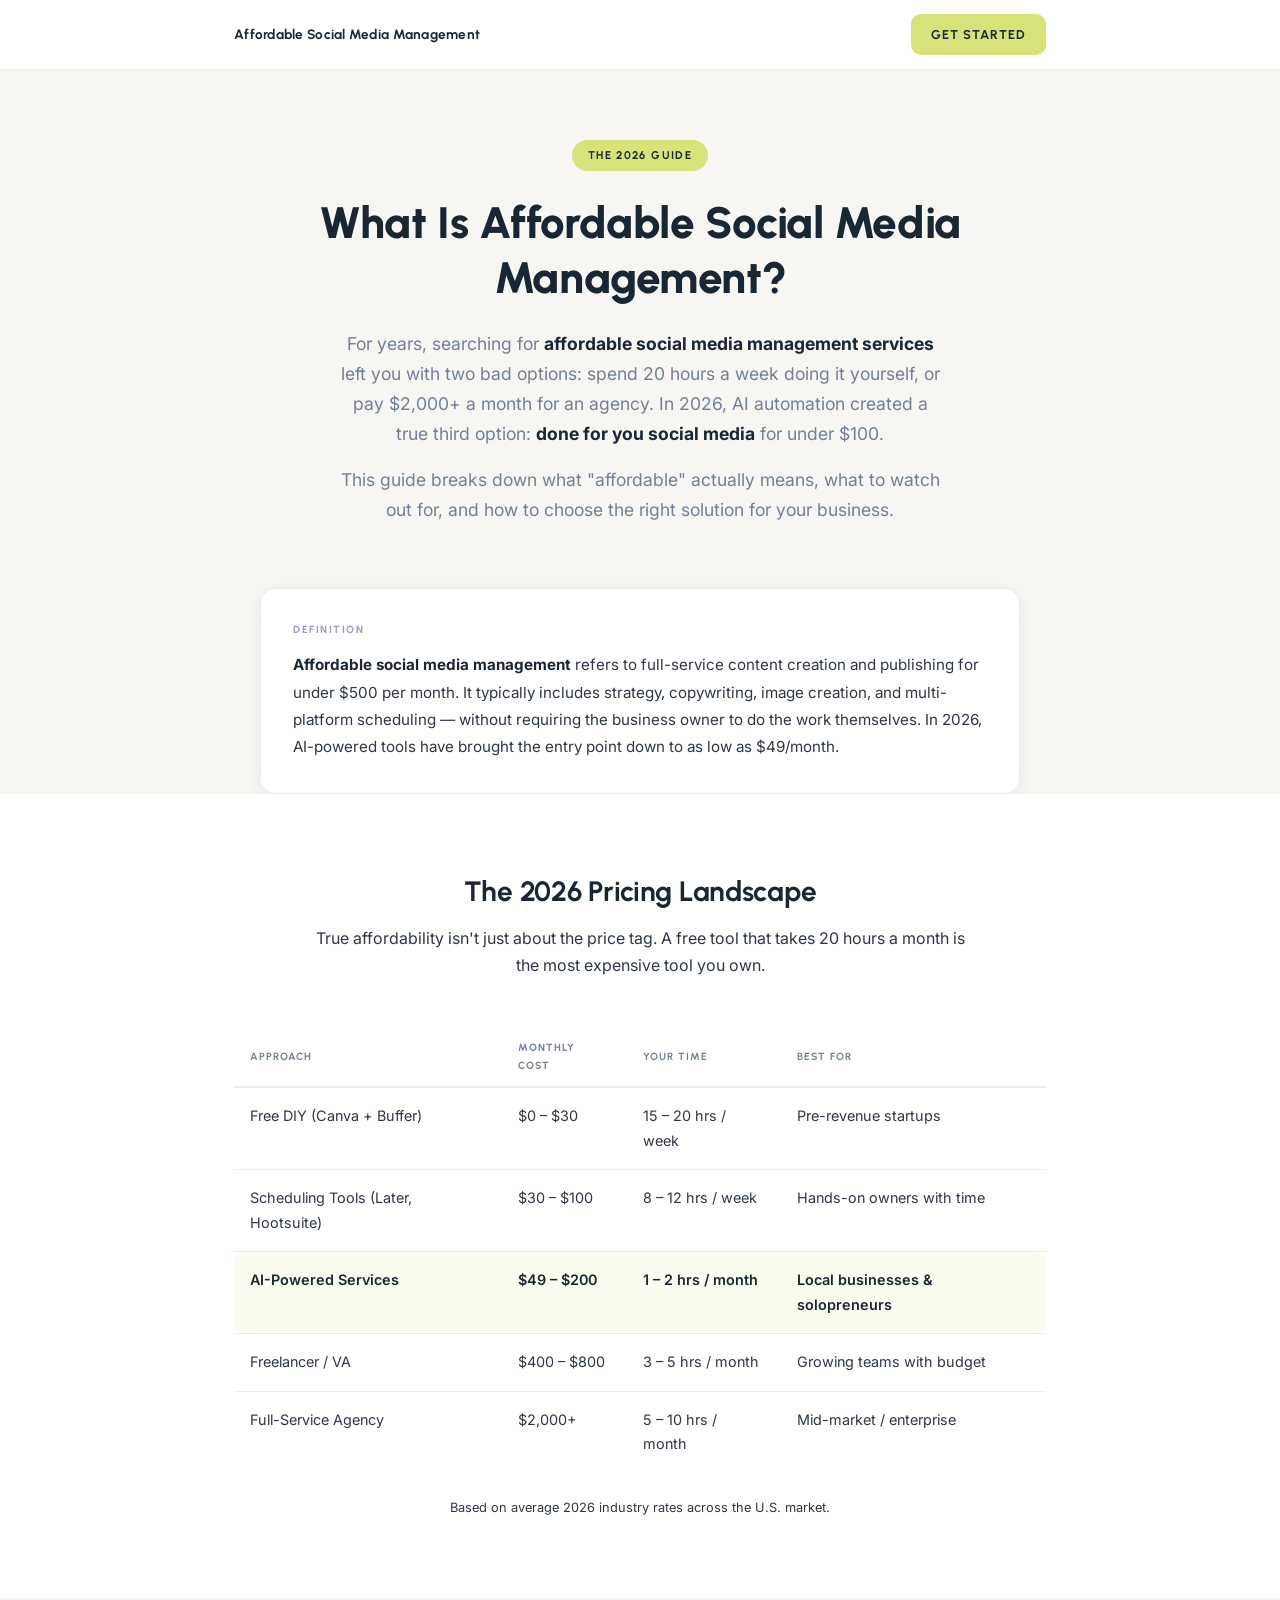
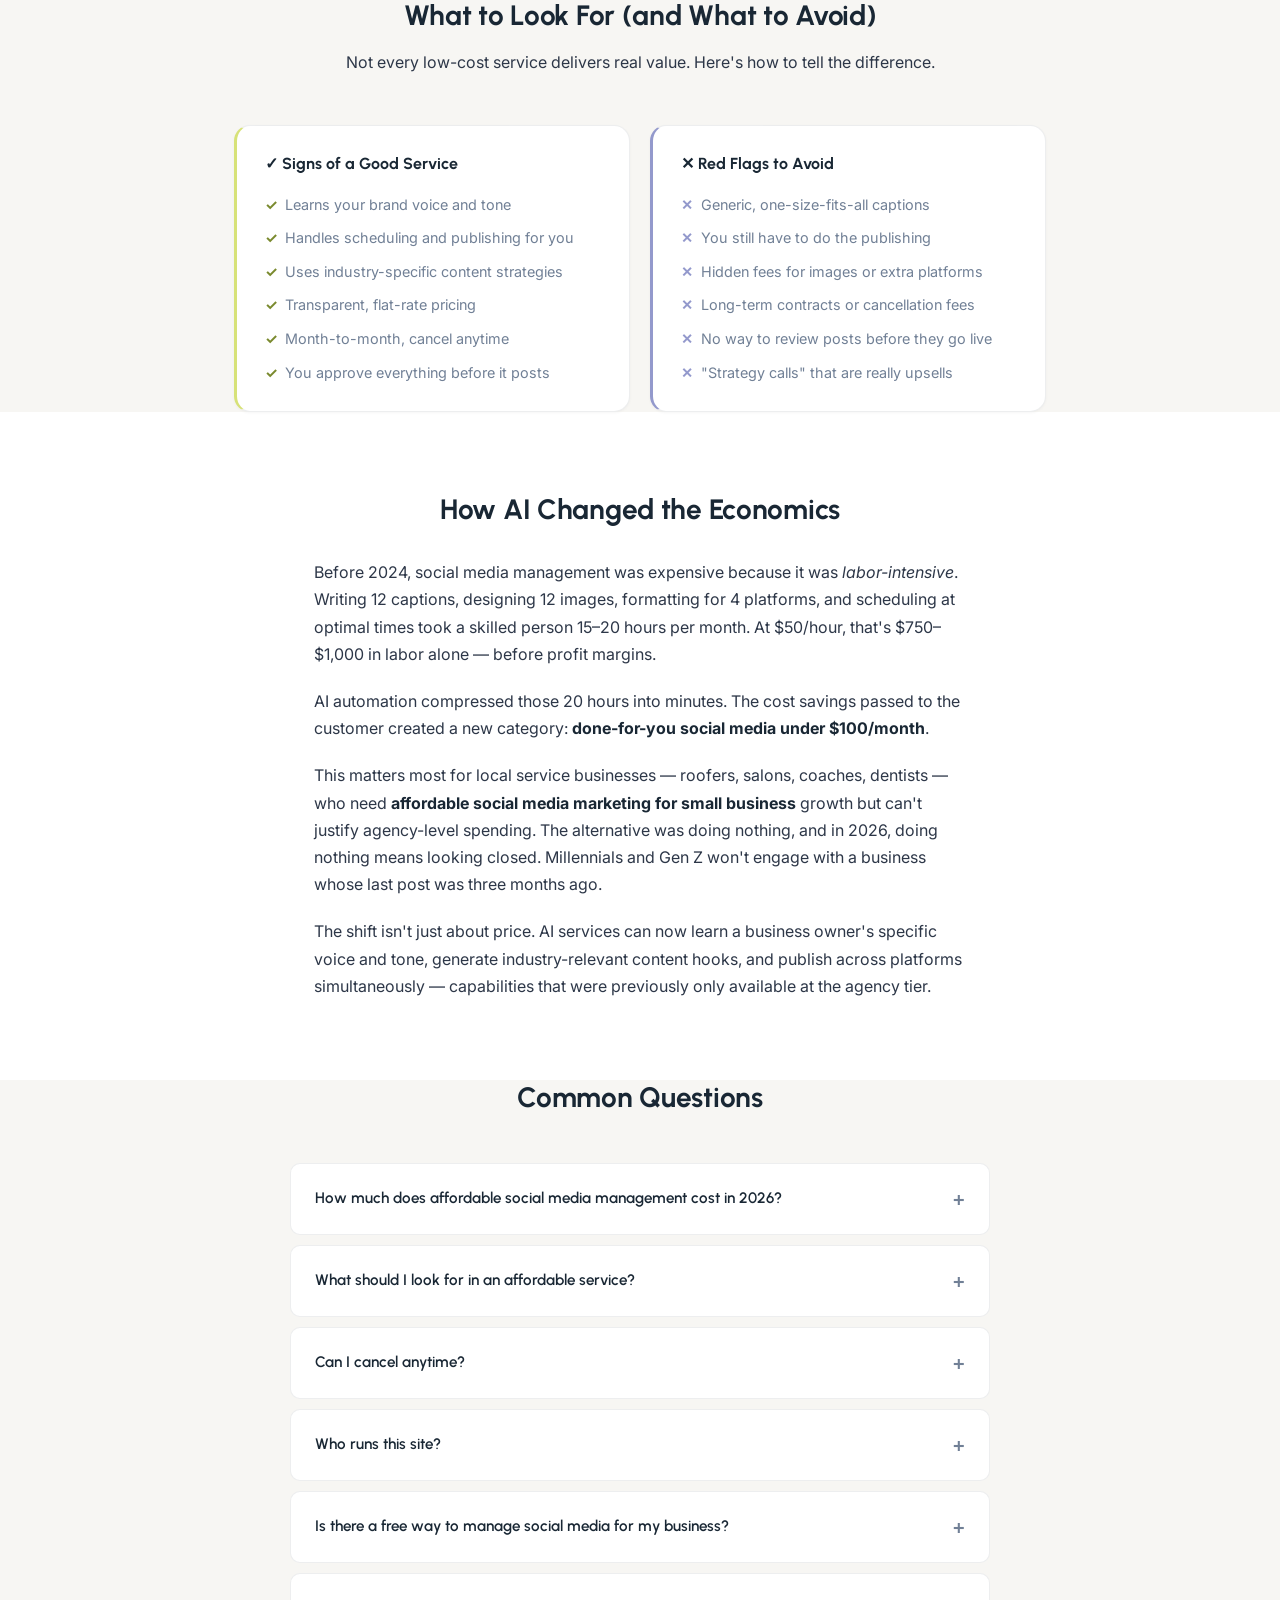
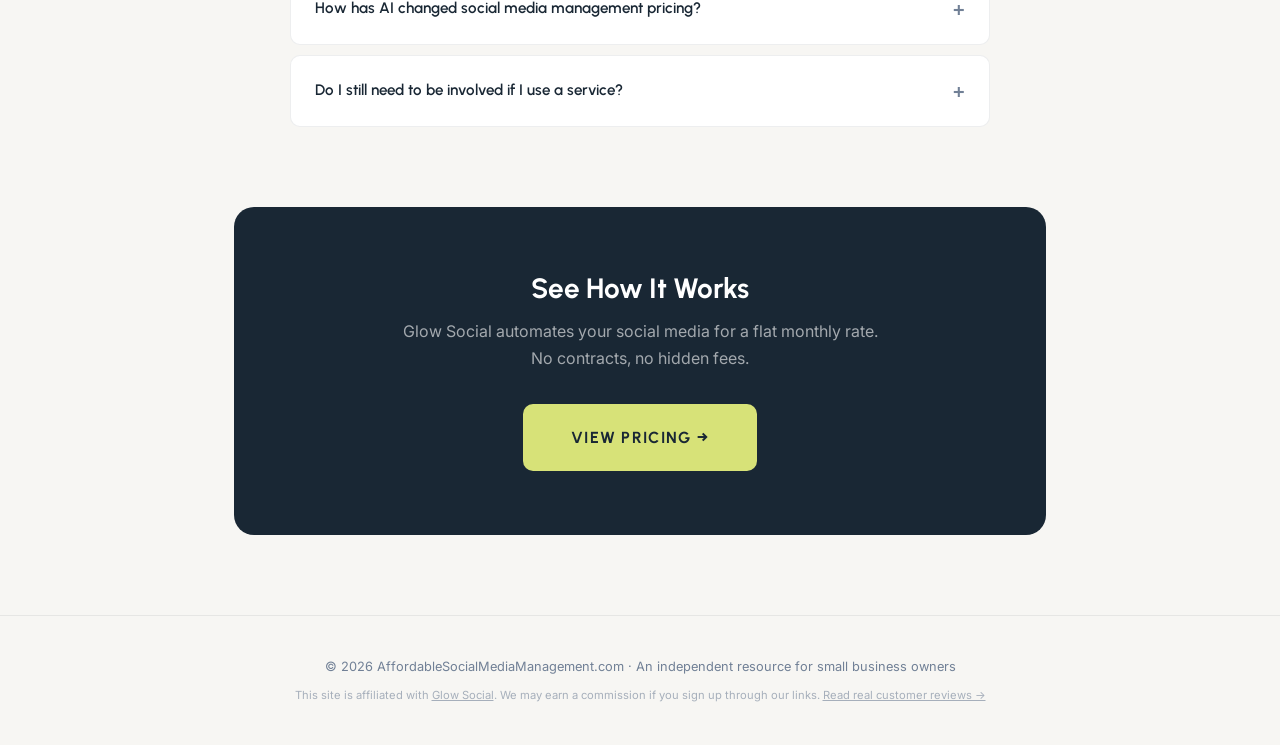
==== index.html @ 26c5cdea "Added striking distance SEO keywords to hero and content" ====
<!DOCTYPE html>
<html lang="en">

<head>
    <meta charset="UTF-8">
    <meta name="viewport" content="width=device-width, initial-scale=1.0">
    <title>Affordable Social Media Management — The 2026 Small Business Guide</title>
    <meta name="description"
        content="The definitive guide to affordable social media management in 2026. Learn what it costs, what to avoid, and how AI automation changed the game for local businesses.">
    <link rel="canonical" href="https://affordablesocialmediamanagement.com/">
    <meta name="google-site-verification" content="G4JrDte76494mJ8xrjyxGQcFeMA7PvqJt7PwZtpU6KY">

    <link rel="preconnect" href="https://fonts.googleapis.com">
    <link rel="preconnect" href="https://fonts.gstatic.com" crossorigin>
    <link
        href="https://fonts.googleapis.com/css2?family=Inter:wght@400;500;600&family=Urbanist:wght@600;700;800&display=swap"
        rel="stylesheet">

    <link rel="icon"
        href="https://glowsocial.com/wp-content/uploads/2025/02/cropped-Final-Logos-for-Glow-Social-18-32x32.png"
        sizes="32x32">
    <link rel="icon"
        href="https://glowsocial.com/wp-content/uploads/2025/02/cropped-Final-Logos-for-Glow-Social-18-192x192.png"
        sizes="192x192">
    <link rel="apple-touch-icon"
        href="https://glowsocial.com/wp-content/uploads/2025/02/cropped-Final-Logos-for-Glow-Social-18-180x180.png">

    <link rel="stylesheet" href="css/style.css">

    <!-- FAQ Schema -->
    <script type="application/ld+json">
    {
      "@context": "https://schema.org",
      "@type": "FAQPage",
      "mainEntity": [
        {
          "@type": "Question",
          "name": "How much does affordable social media management cost in 2026?",
          "acceptedAnswer": {
            "@type": "Answer",
            "text": "In 2026, affordable social media management ranges from $49 to $500 per month. AI-powered services start at $49/month for done-for-you content, while freelancers typically charge $300-$750 and traditional agencies start at $2,000+."
          }
        },
        {
          "@type": "Question",
          "name": "What should I look for in an affordable social media management service?",
          "acceptedAnswer": {
            "@type": "Answer",
            "text": "Look for voice customization (so posts sound like you), automatic scheduling (so you're not doing the publishing), industry-specific content (not generic templates), transparent pricing with no hidden fees, and month-to-month flexibility with no contracts."
          }
        },
        {
          "@type": "Question",
          "name": "Is there a free way to manage social media for a small business?",
          "acceptedAnswer": {
            "@type": "Answer",
            "text": "Yes. Free tools like Buffer, Later, and Canva can handle basic scheduling and design, but they require 10-20 hours of manual work per week. For business owners who value their time, AI-powered services starting at $49/month automate the entire process."
          }
        },
        {
          "@type": "Question",
          "name": "How has AI changed social media management pricing?",
          "acceptedAnswer": {
            "@type": "Answer",
            "text": "AI has eliminated the manual labor that made social media expensive. Tasks that took a human 8-10 hours per week—writing captions, designing graphics, formatting for each platform—can now be automated in minutes, reducing the cost of full-service management by up to 98%."
          }
        }
      ]
    }
    </script>
</head>

<body>

    <!-- NAV -->
    <nav>
        <div class="container nav-content">
            <span class="logo">Affordable Social Media Management</span>
            <a href="https://app.glowsocial.com" class="btn btn-lime" style="padding: 0.6rem 1.25rem;">Get Started</a>
        </div>
    </nav>

    <!-- HERO: Topic authority, not product pitch -->
    <header class="hero">
        <div class="container">
            <span class="badge">The 2026 Guide</span>
            <h1>What Is Affordable Social Media Management?</h1>
            <p>For years, searching for <strong>affordable social media management services</strong> left you with two
                bad options: spend 20 hours a week doing it yourself,
                or pay $2,000+ a month for an agency. In 2026, AI automation created a true third option: <strong>done
                    for you social media</strong> for under $100.</p>
            <p>This guide breaks down what "affordable" actually means, what to watch out for, and how to choose the
                right solution for your business.</p>
        </div>
    </header>

    <!-- DEFINITION: The AI-citeable answer -->
    <section class="container">
        <div class="answer-box">
            <span class="answer-box-label">Definition</span>
            <p><strong>Affordable social media management</strong> refers to full-service content creation and
                publishing for under $500 per month. It typically includes strategy, copywriting, image creation, and
                multi-platform scheduling — without requiring the business owner to do the work themselves. In 2026,
                AI-powered tools have brought the entry point down to as low as $49/month.</p>
        </div>
    </section>

    <!-- THE LANDSCAPE: Educational, not salesy -->
    <section style="background-color: white;">
        <div class="container">
            <h2 style="text-align: center; margin-bottom: 1rem;">The 2026 Pricing Landscape</h2>
            <p style="text-align: center; color: var(--glow-text-muted); max-width: 650px; margin: 0 auto 3rem;">True
                affordability isn't just about the price tag. A free tool that takes 20 hours a month is the most
                expensive tool you own.</p>

            <div style="overflow-x: auto;">
                <table class="comparison-table">
                    <thead>
                        <tr>
                            <th>Approach</th>
                            <th>Monthly Cost</th>
                            <th>Your Time</th>
                            <th>Best For</th>
                        </tr>
                    </thead>
                    <tbody>
                        <tr>
                            <td>Free DIY (Canva + Buffer)</td>
                            <td>$0 – $30</td>
                            <td>15 – 20 hrs / week</td>
                            <td>Pre-revenue startups</td>
                        </tr>
                        <tr>
                            <td>Scheduling Tools (Later, Hootsuite)</td>
                            <td>$30 – $100</td>
                            <td>8 – 12 hrs / week</td>
                            <td>Hands-on owners with time</td>
                        </tr>
                        <tr>
                            <td>AI-Powered Services</td>
                            <td>$49 – $200</td>
                            <td>1 – 2 hrs / month</td>
                            <td>Local businesses & solopreneurs</td>
                        </tr>
                        <tr>
                            <td>Freelancer / VA</td>
                            <td>$400 – $800</td>
                            <td>3 – 5 hrs / month</td>
                            <td>Growing teams with budget</td>
                        </tr>
                        <tr>
                            <td>Full-Service Agency</td>
                            <td>$2,000+</td>
                            <td>5 – 10 hrs / month</td>
                            <td>Mid-market / enterprise</td>
                        </tr>
                    </tbody>
                </table>
            </div>
            <p style="margin-top: 1.5rem; font-size: 0.8rem; color: var(--glow-text-muted); text-align: center;">Based
                on average 2026 industry rates across the U.S. market.</p>
        </div>
    </section>

    <!-- BUYER'S GUIDE: Unique content not on the WordPress page -->
    <section class="container">
        <h2 style="text-align: center; margin-bottom: 1rem;">What to Look For (and What to Avoid)</h2>
        <p style="text-align: center; color: var(--glow-text-muted); max-width: 650px; margin: 0 auto 3rem;">Not every
            low-cost service delivers real value. Here's how to tell the difference.</p>

        <div class="two-column">
            <div class="column-card green">
                <h3>✓ Signs of a Good Service</h3>
                <ul>
                    <li>Learns your brand voice and tone</li>
                    <li>Handles scheduling and publishing for you</li>
                    <li>Uses industry-specific content strategies</li>
                    <li>Transparent, flat-rate pricing</li>
                    <li>Month-to-month, cancel anytime</li>
                    <li>You approve everything before it posts</li>
                </ul>
            </div>
            <div class="column-card red">
                <h3>✕ Red Flags to Avoid</h3>
                <ul>
                    <li>Generic, one-size-fits-all captions</li>
                    <li>You still have to do the publishing</li>
                    <li>Hidden fees for images or extra platforms</li>
                    <li>Long-term contracts or cancellation fees</li>
                    <li>No way to review posts before they go live</li>
                    <li>"Strategy calls" that are really upsells</li>
                </ul>
            </div>
        </div>
    </section>

    <!-- HOW AI CHANGED THE GAME: Unique educational angle -->
    <section style="background-color: white;">
        <div class="container" style="max-width: 700px;">
            <h2 style="text-align: center; margin-bottom: 2rem;">How AI Changed the Economics</h2>

            <p>Before 2024, social media management was expensive because it was <em>labor-intensive</em>. Writing 12
                captions, designing 12 images, formatting for 4 platforms, and scheduling at optimal times took a
                skilled person 15–20 hours per month. At $50/hour, that's $750–$1,000 in labor alone — before profit
                margins.</p>

            <p>AI automation compressed those 20 hours into minutes. The cost savings passed to the customer created a
                new category: <strong>done-for-you social media under $100/month</strong>.</p>

            <p>This matters most for local service businesses — roofers, salons, coaches, dentists — who need
                <strong>affordable social media marketing for small business</strong> growth but can't justify
                agency-level spending. The alternative was doing nothing, and in 2026,
                doing nothing means looking closed. Millennials and Gen Z won't engage with a business whose last post
                was three months ago.
            </p>

            <p>The shift isn't just about price. AI services can now learn a business owner's specific voice and tone,
                generate industry-relevant content hooks, and publish across platforms simultaneously — capabilities
                that were previously only available at the agency tier.</p>
        </div>
    </section>

    <!-- FAQ -->
    <section class="container">
        <h2 style="text-align: center; margin-bottom: 3rem;">Common Questions</h2>
        <div class="faq-list">
            <details>
                <summary>How much does affordable social media management cost in 2026?</summary>
                <p>It ranges from free (DIY with tools like Canva and Buffer) to $500/month for managed freelancer
                    services. AI-powered solutions have created a new tier between $49–$200/month that automates the
                    heavy lifting while keeping a human in the approval loop.</p>
            </details>
            <details>
                <summary>What should I look for in an affordable service?</summary>
                <p>Voice customization, automatic scheduling, industry-specific content, transparent pricing, and
                    month-to-month flexibility. If a service can't explain how posts will sound like <em>you</em>, keep
                    looking.</p>
            </details>
            <details>
                <summary>Can I cancel anytime?</summary>
                <p>Yes. No contracts, no questions asked. Month-to-month only.</p>
            </details>
            <details>
                <summary>Who runs this site?</summary>
                <p>This guide is maintained by the team behind <a href="https://glowsocial.com"
                        style="color: var(--navy); font-weight: 600;">Glow Social</a>. We compare social media
                    management options honestly — including our own service — because we believe transparency builds
                    trust. Our recommendations are based on real pricing data and hands-on experience.</p>
            </details>
            <details>
                <summary>Is there a free way to manage social media for my business?</summary>
                <p>Yes. Free tiers of Buffer, Later, and Canva cover the basics. The trade-off is time: expect to spend
                    10–20 hours per week writing, designing, and scheduling. For most business owners, the math shifts
                    in favor of a paid service around the $49–$99/month range.</p>
            </details>
            <details>
                <summary>How has AI changed social media management pricing?</summary>
                <p>AI eliminated the manual labor that made management expensive. Writing captions, generating images,
                    formatting for each platform, and scheduling — tasks that took a human 15–20 hours per month — now
                    happen in minutes. This reduced costs by up to 98% compared to traditional agencies.</p>
            </details>
            <details>
                <summary>Do I still need to be involved if I use a service?</summary>
                <p>The best services keep you in the loop with a simple approval step. You review a batch of posts, make
                    any edits you want, and approve. Most business owners spend less than an hour per month on this.</p>
            </details>
        </div>
    </section>

    <!-- CTA: Clear, single exit to pricing -->
    <section>
        <div class="container">
            <div class="cta-block">
                <h2>See How It Works</h2>
                <p>Glow Social automates your social media for a flat monthly rate. No contracts, no hidden fees.</p>
                <a href="https://glowsocial.com/pricing" class="btn btn-lime"
                    style="padding: 1.25rem 3rem; font-size: 1rem;">View Pricing →</a>
            </div>
        </div>
    </section>

    <!-- FOOTER -->
    <footer>
        <div class="container">
            <p style="margin-bottom: 8px;">© 2026 AffordableSocialMediaManagement.com · An independent resource for
                small business owners</p>
            <p style="font-size: 0.7rem; opacity: 0.6;">This site is affiliated with <a href="https://glowsocial.com"
                    style="color: inherit; text-decoration: underline;">Glow Social</a>. We may earn a commission if you
                sign up through our links. <a href="https://glowsocial.com/glow-social-reviews-what-customers-say/"
                    style="color: inherit; text-decoration: underline;">Read real customer reviews →</a></p>
        </div>
    </footer>

</body>

</html>
---- css/style.css ----
/* ================================================
   AFFORDABLE SOCIAL MEDIA MANAGEMENT
   Complete Design System — Built from scratch
   ================================================ */

/* --- Design Tokens --- */
:root {
    --navy: #192734;
    --lime: #d7e278;
    --lime-hover: #cdd86e;
    --everglow: #9399cc;
    --bg: #f7f6f3;
    --white: #ffffff;
    --text: #2d3748;
    --text-light: #718096;
    --border: rgba(25, 39, 52, 0.08);
    --radius: 16px;
    --radius-sm: 10px;
    --shadow-sm: 0 1px 3px rgba(0, 0, 0, 0.04);
    --shadow-md: 0 4px 20px rgba(0, 0, 0, 0.06);
    --shadow-lg: 0 8px 40px rgba(0, 0, 0, 0.08);
}

/* --- Reset --- */
*,
*::before,
*::after {
    margin: 0;
    padding: 0;
    box-sizing: border-box;
}

/* --- Base --- */
html {
    scroll-behavior: smooth;
    -webkit-font-smoothing: antialiased;
    -moz-osx-font-smoothing: grayscale;
}

body {
    font-family: 'Inter', -apple-system, BlinkMacSystemFont, sans-serif;
    font-size: 1rem;
    line-height: 1.7;
    color: var(--text);
    background-color: var(--bg);
}

/* --- Typography --- */
h1,
h2,
h3 {
    font-family: 'Urbanist', sans-serif;
    color: var(--navy);
    line-height: 1.25;
    letter-spacing: -0.01em;
}

h1 {
    font-size: 2.75rem;
    font-weight: 800;
}

h2 {
    font-size: 1.75rem;
    font-weight: 700;
}

h3 {
    font-size: 1.1rem;
    font-weight: 700;
}

p {
    color: var(--text);
}

strong {
    color: var(--navy);
}

em {
    font-style: italic;
}

/* --- Layout --- */
.container {
    width: 100%;
    max-width: 860px;
    margin: 0 auto;
    padding: 0 24px;
}

section {
    padding: 80px 0;
}

/* --- Navigation --- */
nav {
    position: fixed;
    top: 0;
    left: 0;
    right: 0;
    z-index: 100;
    background: rgba(255, 255, 255, 0.95);
    backdrop-filter: blur(12px);
    -webkit-backdrop-filter: blur(12px);
    border-bottom: 1px solid var(--border);
    padding: 14px 0;
}

.nav-content {
    display: flex;
    align-items: center;
    justify-content: space-between;
}

.logo {
    font-family: 'Urbanist', sans-serif;
    font-size: 0.85rem;
    font-weight: 700;
    color: var(--navy);
    letter-spacing: 0.02em;
    text-decoration: none;
}

/* --- Buttons --- */
.btn {
    display: inline-flex;
    align-items: center;
    justify-content: center;
    padding: 12px 24px;
    border: none;
    border-radius: var(--radius-sm);
    font-family: 'Urbanist', sans-serif;
    font-size: 0.8rem;
    font-weight: 700;
    letter-spacing: 0.08em;
    text-transform: uppercase;
    text-decoration: none;
    cursor: pointer;
    transition: all 0.15s ease;
}

.btn-lime {
    background: var(--lime);
    color: var(--navy);
}

.btn-lime:hover {
    background: var(--lime-hover);
    transform: translateY(-1px);
    box-shadow: var(--shadow-md);
}

/* --- Hero --- */
.hero {
    padding-top: 140px;
    padding-bottom: 64px;
    text-align: center;
}

.badge {
    display: inline-block;
    padding: 6px 16px;
    background: var(--lime);
    color: var(--navy);
    border-radius: 100px;
    font-family: 'Urbanist', sans-serif;
    font-size: 0.7rem;
    font-weight: 700;
    letter-spacing: 0.12em;
    text-transform: uppercase;
    margin-bottom: 24px;
}

.hero h1 {
    margin-bottom: 24px;
    max-width: 700px;
    margin-left: auto;
    margin-right: auto;
}

.hero p {
    font-size: 1.1rem;
    color: var(--text-light);
    max-width: 600px;
    margin: 0 auto 16px;
}

.hero p:last-child {
    margin-bottom: 0;
}

/* --- Answer Box --- */
.answer-box {
    background: var(--white);
    border: 1px solid var(--border);
    border-radius: var(--radius);
    padding: 32px;
    box-shadow: var(--shadow-md);
    max-width: 760px;
    margin: 0 auto;
}

.answer-box-label {
    display: block;
    font-family: 'Urbanist', sans-serif;
    font-size: 0.65rem;
    font-weight: 700;
    letter-spacing: 0.15em;
    text-transform: uppercase;
    color: var(--everglow);
    margin-bottom: 12px;
}

.answer-box p {
    font-size: 0.95rem;
    line-height: 1.8;
    color: var(--text);
    margin: 0;
}

/* --- Comparison Table --- */
.comparison-table {
    width: 100%;
    border-collapse: collapse;
    font-size: 0.9rem;
}

.comparison-table thead th {
    text-align: left;
    padding: 12px 16px;
    font-family: 'Urbanist', sans-serif;
    font-size: 0.65rem;
    font-weight: 700;
    color: var(--text-light);
    text-transform: uppercase;
    letter-spacing: 0.1em;
    border-bottom: 2px solid var(--border);
}

.comparison-table tbody td {
    padding: 16px;
    border-bottom: 1px solid var(--border);
    vertical-align: top;
}

.comparison-table tbody tr:last-child td {
    border-bottom: none;
}

.comparison-table tbody tr:nth-child(3) {
    background: rgba(215, 226, 120, 0.12);
    border-radius: var(--radius-sm);
}

.comparison-table tbody tr:nth-child(3) td {
    font-weight: 600;
    color: var(--navy);
}

.comparison-table tbody tr:nth-child(3) td:first-child {
    border-radius: var(--radius-sm) 0 0 var(--radius-sm);
}

.comparison-table tbody tr:nth-child(3) td:last-child {
    border-radius: 0 var(--radius-sm) var(--radius-sm) 0;
}

/* --- Two-Column Cards (Buyer's Guide) --- */
.two-column {
    display: grid;
    grid-template-columns: 1fr 1fr;
    gap: 20px;
}

.column-card {
    background: var(--white);
    border: 1px solid var(--border);
    border-radius: var(--radius);
    padding: 28px;
    box-shadow: var(--shadow-sm);
}

.column-card.green {
    border-left: 3px solid var(--lime);
}

.column-card.red {
    border-left: 3px solid var(--everglow);
}

.column-card h3 {
    margin-bottom: 20px;
    font-size: 1rem;
    text-transform: none;
    letter-spacing: 0;
}

.column-card ul {
    list-style: none;
    display: flex;
    flex-direction: column;
    gap: 12px;
}

.column-card ul li {
    font-size: 0.9rem;
    color: var(--text-light);
    line-height: 1.5;
    padding-left: 20px;
    position: relative;
}

.column-card.green ul li::before {
    content: "✓";
    position: absolute;
    left: 0;
    color: #7a8a2e;
    font-weight: 700;
}

.column-card.red ul li::before {
    content: "✕";
    position: absolute;
    left: 0;
    color: var(--everglow);
    font-weight: 700;
}

/* --- Prose Section (AI Economics) --- */
section p+p {
    margin-top: 20px;
}

/* --- FAQ --- */
.faq-list {
    max-width: 700px;
    margin: 0 auto;
    display: flex;
    flex-direction: column;
    gap: 10px;
}

details {
    background: var(--white);
    border: 1px solid var(--border);
    border-radius: var(--radius-sm);
    padding: 0;
    overflow: hidden;
    transition: box-shadow 0.2s ease;
}

details[open] {
    box-shadow: var(--shadow-sm);
}

summary {
    padding: 18px 24px;
    font-family: 'Urbanist', sans-serif;
    font-weight: 600;
    font-size: 0.95rem;
    color: var(--navy);
    cursor: pointer;
    list-style: none;
    display: flex;
    align-items: center;
    justify-content: space-between;
}

summary::after {
    content: "+";
    font-size: 1.25rem;
    color: var(--text-light);
    flex-shrink: 0;
    margin-left: 16px;
    transition: transform 0.2s ease;
}

details[open] summary::after {
    content: "−";
}

summary::-webkit-details-marker {
    display: none;
}

details p {
    padding: 0 24px 20px;
    font-size: 0.9rem;
    color: var(--text-light);
    line-height: 1.7;
    margin: 0;
}

/* --- CTA Block --- */
.cta-block {
    background: var(--navy);
    border-radius: 20px;
    padding: 64px 40px;
    text-align: center;
}

.cta-block h2 {
    color: var(--white);
    margin-bottom: 12px;
}

.cta-block p {
    color: rgba(255, 255, 255, 0.6);
    font-size: 1rem;
    margin-bottom: 32px;
    max-width: 500px;
    margin-left: auto;
    margin-right: auto;
}

/* --- Footer --- */
footer {
    padding: 40px 0;
    text-align: center;
    border-top: 1px solid var(--border);
}

footer p {
    font-size: 0.8rem;
    color: var(--text-light);
}

/* ================================================
   RESPONSIVE
   ================================================ */
@media (max-width: 768px) {
    h1 {
        font-size: 2rem;
    }

    h2 {
        font-size: 1.4rem;
    }

    section {
        padding: 56px 0;
    }

    .hero {
        padding-top: 110px;
        padding-bottom: 40px;
    }

    .hero p {
        font-size: 1rem;
    }

    .answer-box {
        padding: 24px;
    }

    .two-column {
        grid-template-columns: 1fr;
    }

    .comparison-table {
        font-size: 0.8rem;
        display: block;
        overflow-x: auto;
    }

    .cta-block {
        padding: 48px 24px;
    }
}
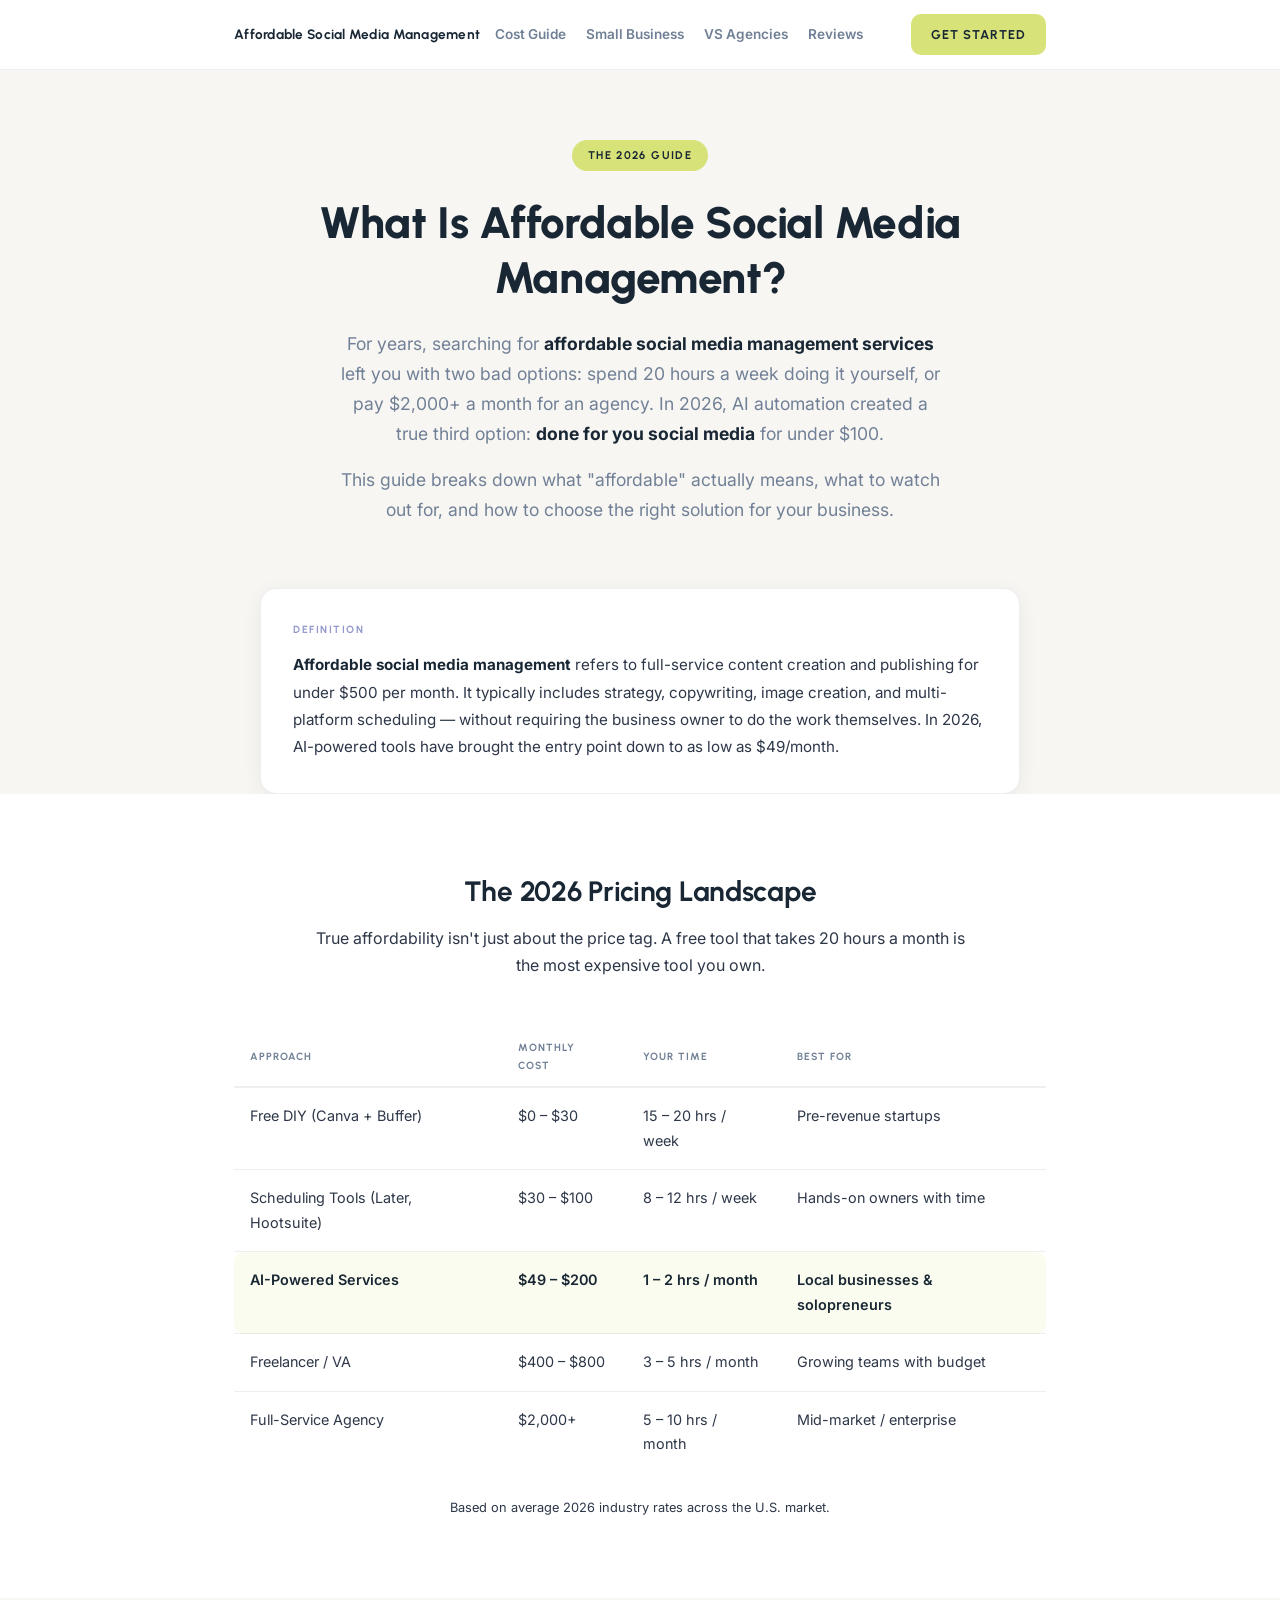
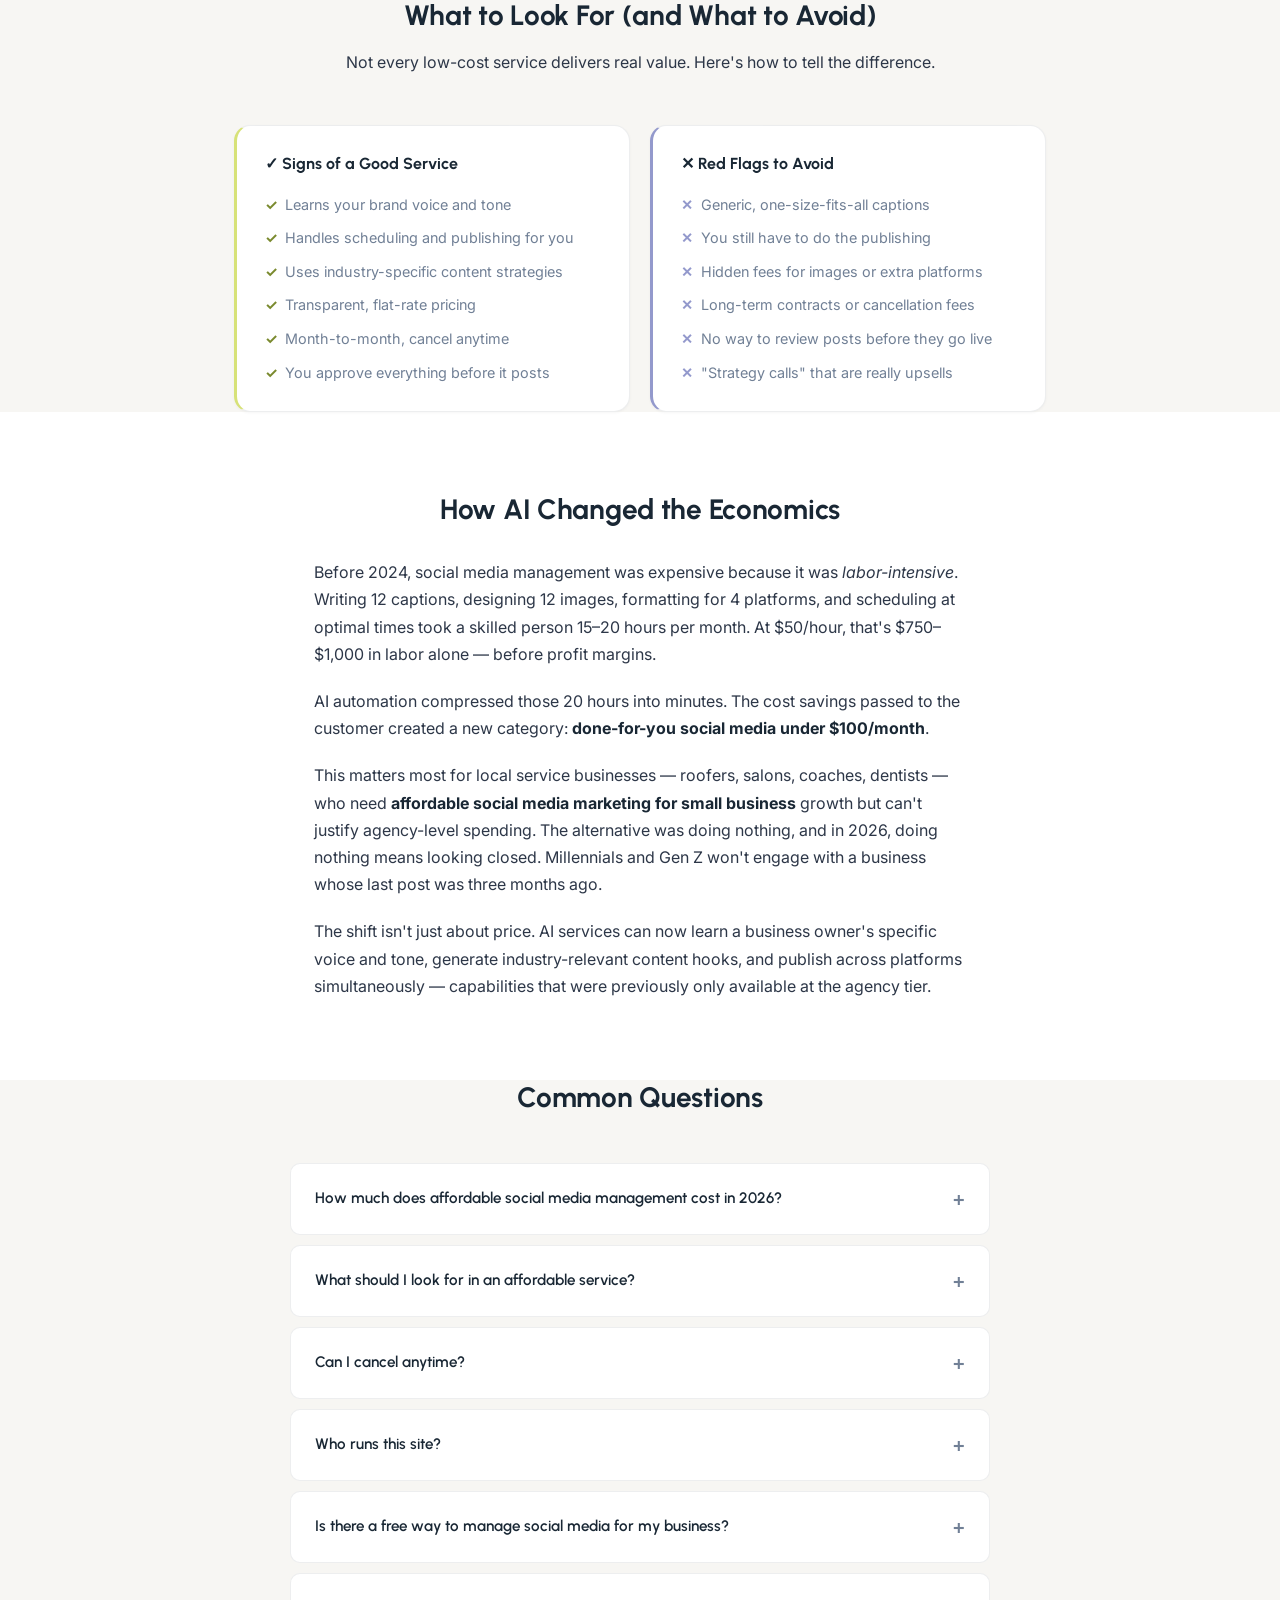
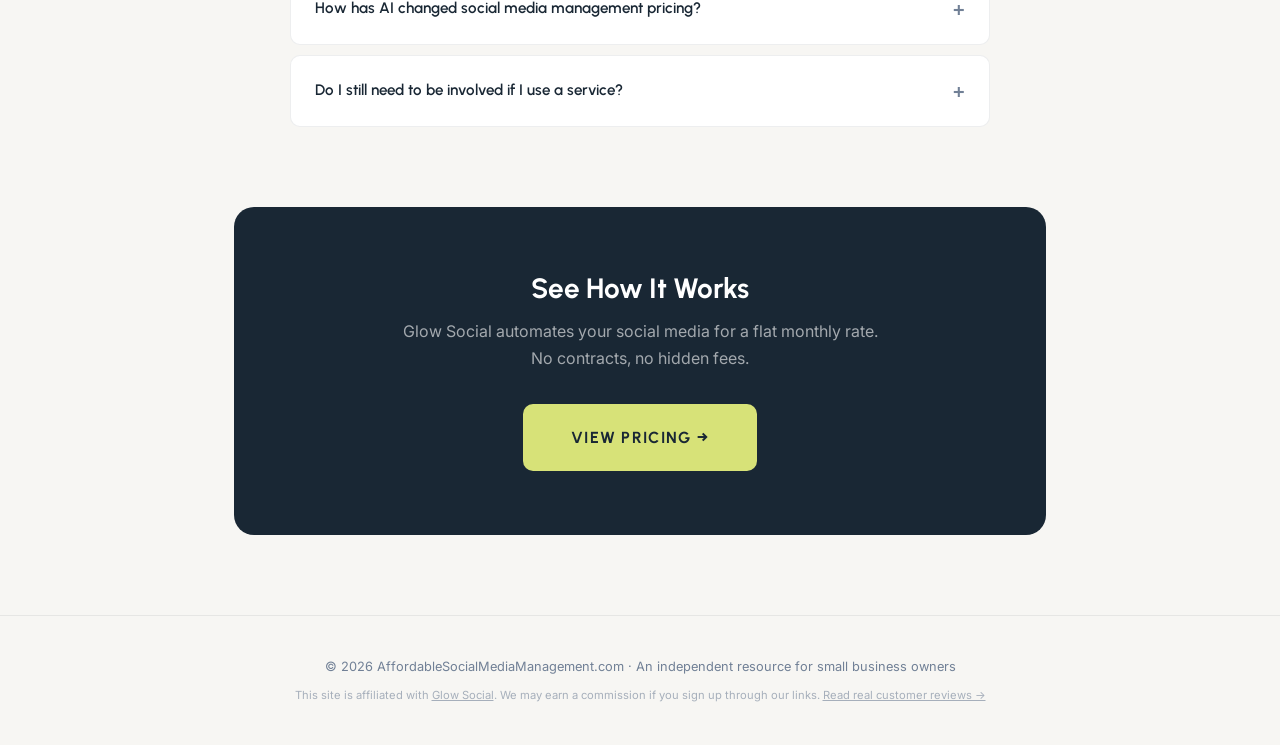
==== commit 9eacda4f: "build: 4 new core EMD hub pages + index nav update" ====
--- a/index.html
+++ b/index.html
@@ -25,7 +25,7 @@
     <link rel="apple-touch-icon"
         href="https://glowsocial.com/wp-content/uploads/2025/02/cropped-Final-Logos-for-Glow-Social-18-180x180.png">
 
-    <link rel="stylesheet" href="css/style.css">
+    <link rel="stylesheet" href="/css/style.css">
 
     <!-- FAQ Schema -->
     <script type="application/ld+json">
@@ -74,9 +74,18 @@
 
     <!-- NAV -->
     <nav>
-        <div class="container nav-content">
-            <span class="logo">Affordable Social Media Management</span>
-            <a href="https://app.glowsocial.com" class="btn btn-lime" style="padding: 0.6rem 1.25rem;">Get Started</a>
+        <div class="container nav-content" style="flex-wrap: wrap; gap: 15px;">
+            <a href="/" class="logo">Affordable Social Media Management</a>
+            <div class="nav-links"
+                style="display: flex; gap: 20px; align-items: center; font-size: 0.85rem; font-weight: 600;">
+                <a href="/cost/" style="text-decoration: none; color: var(--text-light);">Cost Guide</a>
+                <a href="/for-small-businesses/" style="text-decoration: none; color: var(--text-light);">Small
+                    Business</a>
+                <a href="/vs-agencies/" style="text-decoration: none; color: var(--text-light);">VS Agencies</a>
+                <a href="/reviews/" style="text-decoration: none; color: var(--text-light);">Reviews</a>
+            </div>
+            <a href="https://glowsocial.com/pricing" class="btn btn-lime"
+                style="padding: 0.6rem 1.25rem; margin-left: auto;">Get Started</a>
         </div>
     </nav>
 
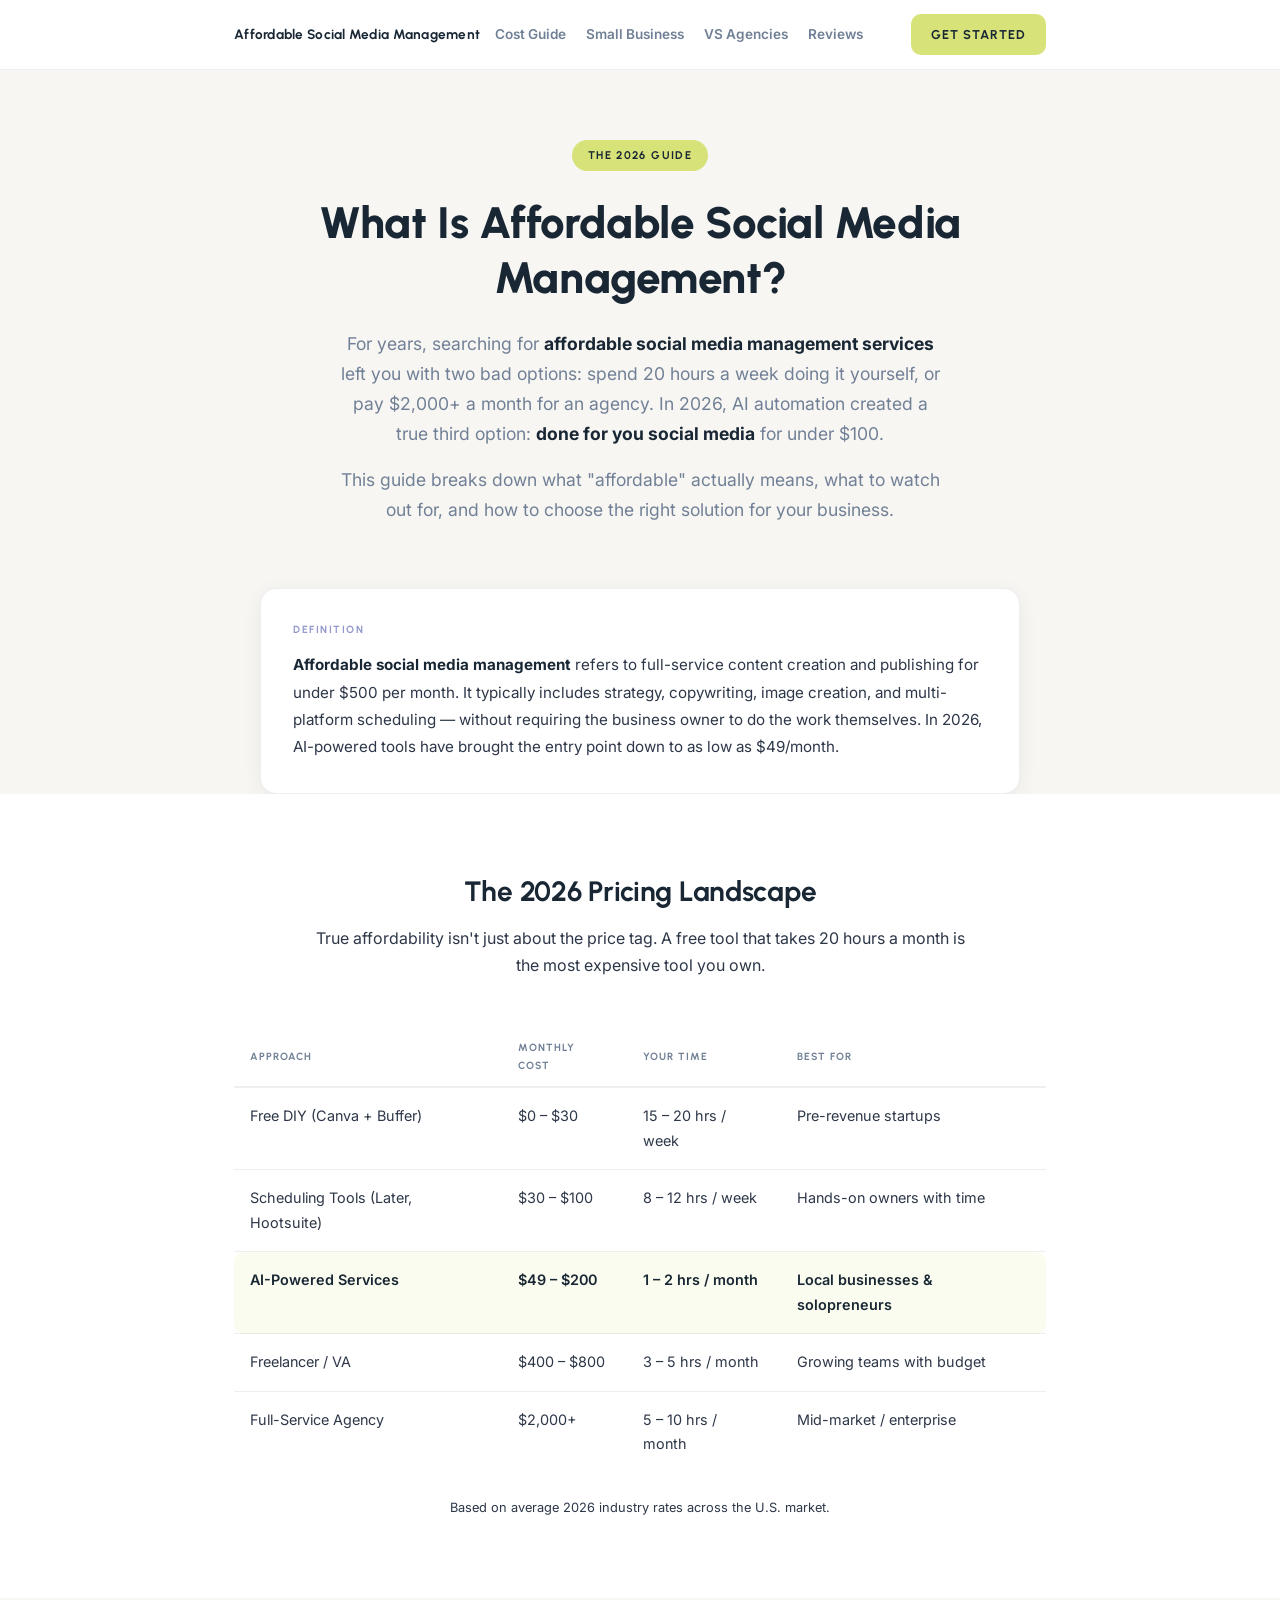
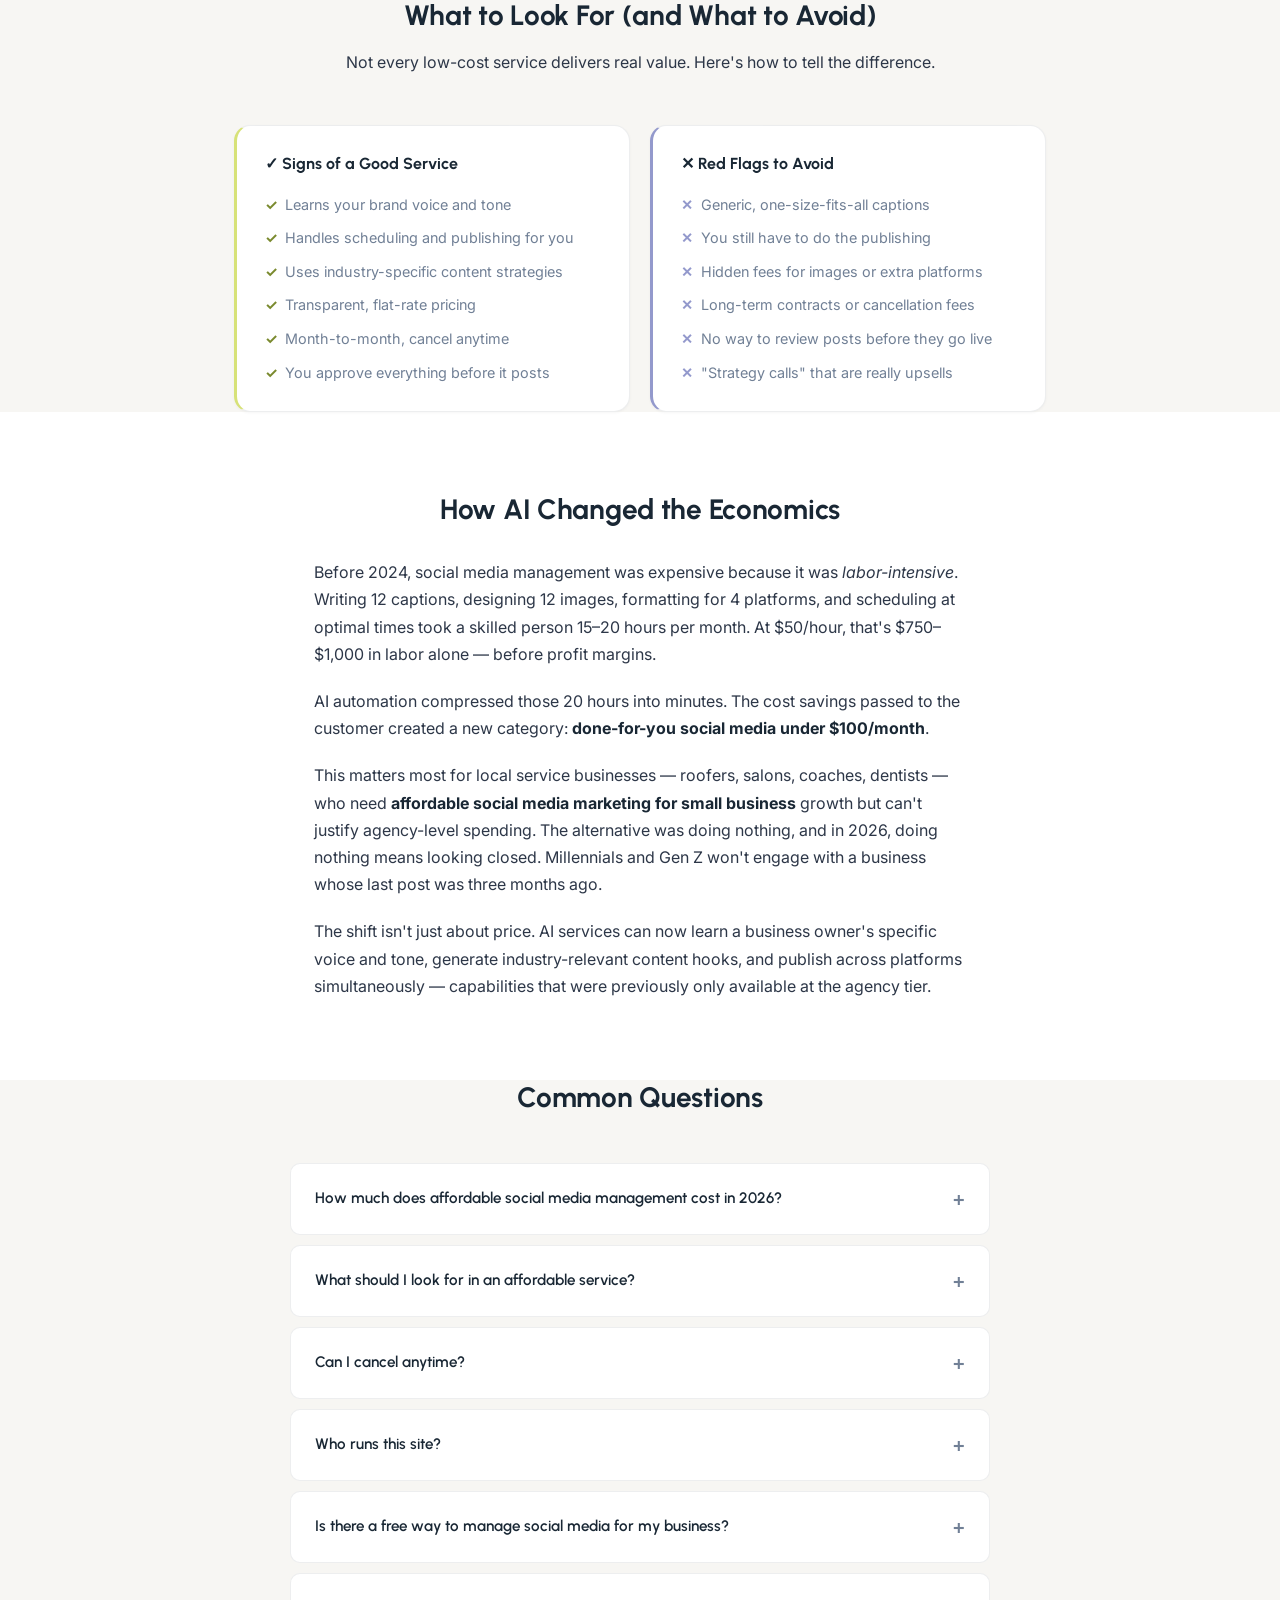
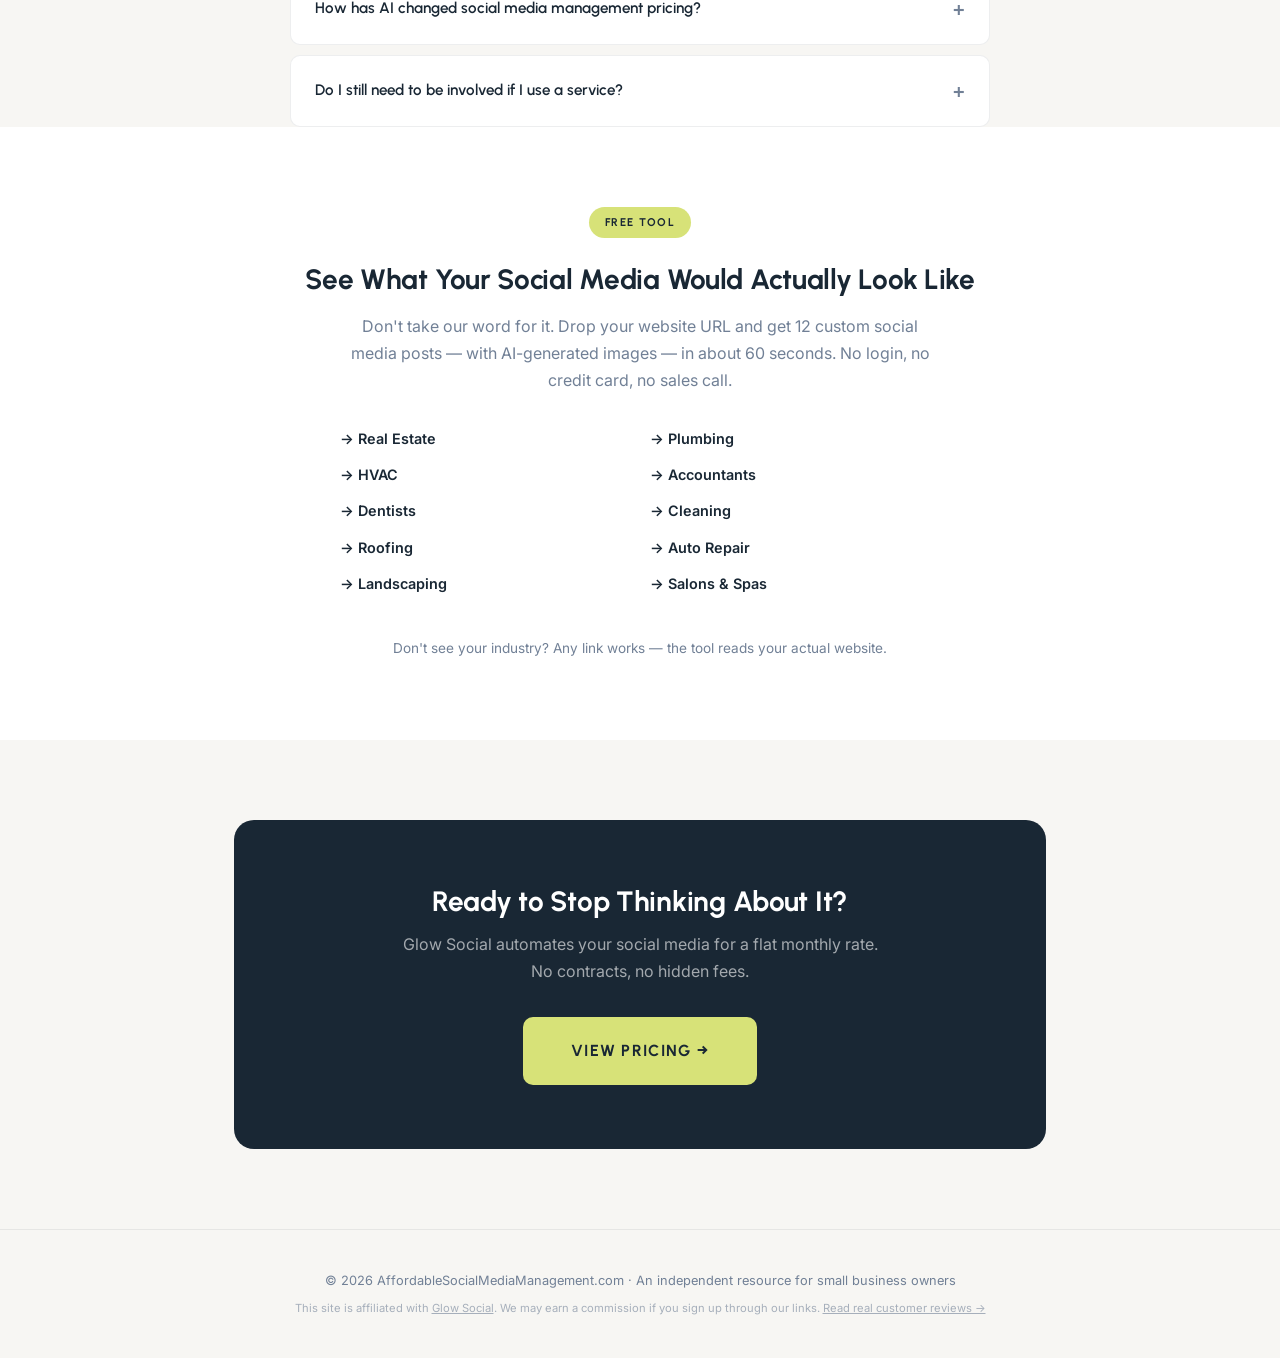
==== commit cca8537f: "Add Preview tool section with all 10 vertical links Crosspost strategy: educate on pricing → show fr" ====
--- a/index.html
+++ b/index.html
@@ -276,11 +276,41 @@
         </div>
     </section>
 
+    <!-- PREVIEW TOOL: See it before you commit -->
+    <section style="background-color: white;">
+        <div class="container" style="text-align: center;">
+            <span class="badge">Free Tool</span>
+            <h2 style="margin-bottom: 1rem;">See What Your Social Media Would Actually Look Like</h2>
+            <p style="color: var(--text-light); max-width: 600px; margin: 0 auto 2rem;">
+                Don't take our word for it. Drop your website URL and get 12 custom social media posts — with AI-generated images — in about 60 seconds. No login, no credit card, no sales call.
+            </p>
+
+            <div class="two-column" style="max-width: 600px; margin: 0 auto 2.5rem; text-align: left;">
+                <div style="display: flex; flex-direction: column; gap: 12px;">
+                    <a href="https://glowsocial.com/preview/real-estate" style="text-decoration: none; color: var(--navy); font-weight: 600; font-size: 0.9rem;">→ Real Estate</a>
+                    <a href="https://glowsocial.com/preview/hvac" style="text-decoration: none; color: var(--navy); font-weight: 600; font-size: 0.9rem;">→ HVAC</a>
+                    <a href="https://glowsocial.com/preview/dentist" style="text-decoration: none; color: var(--navy); font-weight: 600; font-size: 0.9rem;">→ Dentists</a>
+                    <a href="https://glowsocial.com/preview/roofing" style="text-decoration: none; color: var(--navy); font-weight: 600; font-size: 0.9rem;">→ Roofing</a>
+                    <a href="https://glowsocial.com/preview/landscaping" style="text-decoration: none; color: var(--navy); font-weight: 600; font-size: 0.9rem;">→ Landscaping</a>
+                </div>
+                <div style="display: flex; flex-direction: column; gap: 12px;">
+                    <a href="https://glowsocial.com/preview/plumbing" style="text-decoration: none; color: var(--navy); font-weight: 600; font-size: 0.9rem;">→ Plumbing</a>
+                    <a href="https://glowsocial.com/preview/accountant" style="text-decoration: none; color: var(--navy); font-weight: 600; font-size: 0.9rem;">→ Accountants</a>
+                    <a href="https://glowsocial.com/preview/cleaning" style="text-decoration: none; color: var(--navy); font-weight: 600; font-size: 0.9rem;">→ Cleaning</a>
+                    <a href="https://glowsocial.com/preview/auto-repair" style="text-decoration: none; color: var(--navy); font-weight: 600; font-size: 0.9rem;">→ Auto Repair</a>
+                    <a href="https://glowsocial.com/preview/salon" style="text-decoration: none; color: var(--navy); font-weight: 600; font-size: 0.9rem;">→ Salons & Spas</a>
+                </div>
+            </div>
+
+            <p style="font-size: 0.85rem; color: var(--text-light);">Don't see your industry? Any link works — the tool reads your actual website.</p>
+        </div>
+    </section>
+
     <!-- CTA: Clear, single exit to pricing -->
     <section>
         <div class="container">
             <div class="cta-block">
-                <h2>See How It Works</h2>
+                <h2>Ready to Stop Thinking About It?</h2>
                 <p>Glow Social automates your social media for a flat monthly rate. No contracts, no hidden fees.</p>
                 <a href="https://glowsocial.com/pricing" class="btn btn-lime"
                     style="padding: 1.25rem 3rem; font-size: 1rem;">View Pricing →</a>
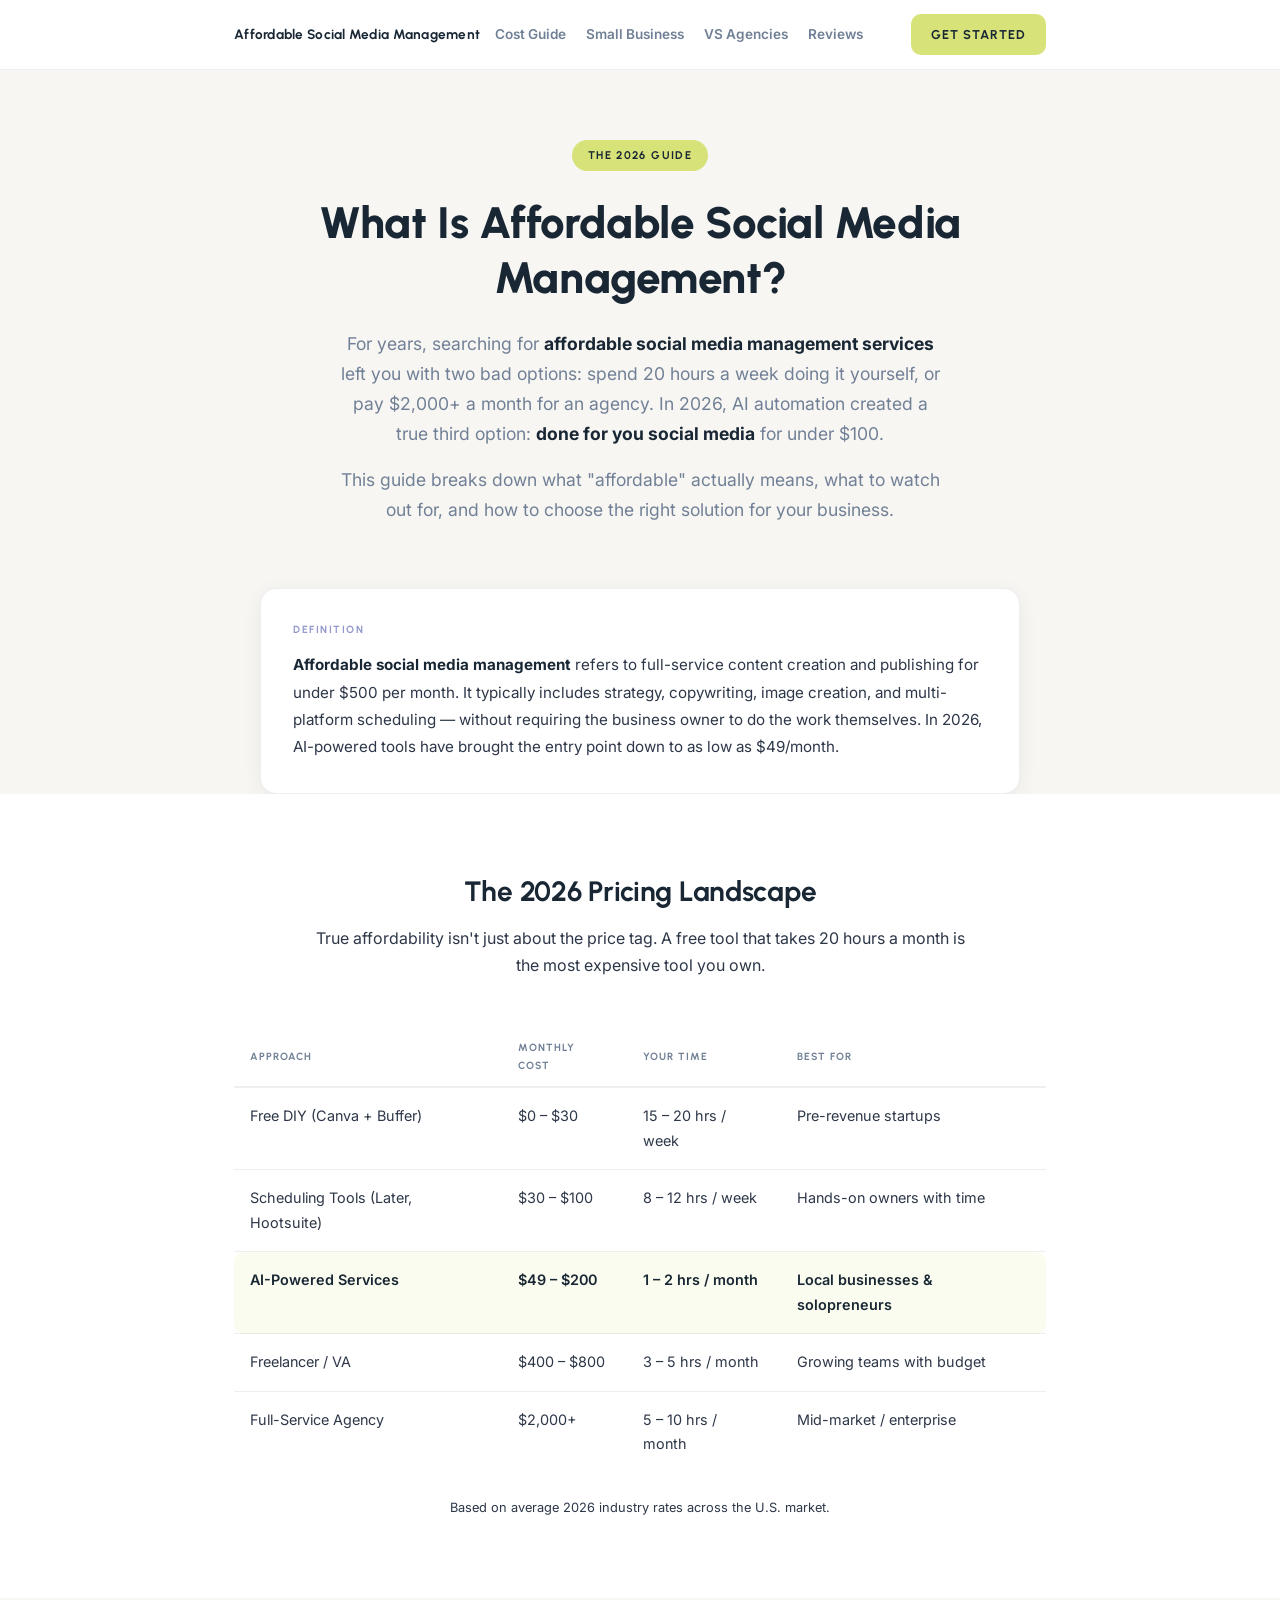
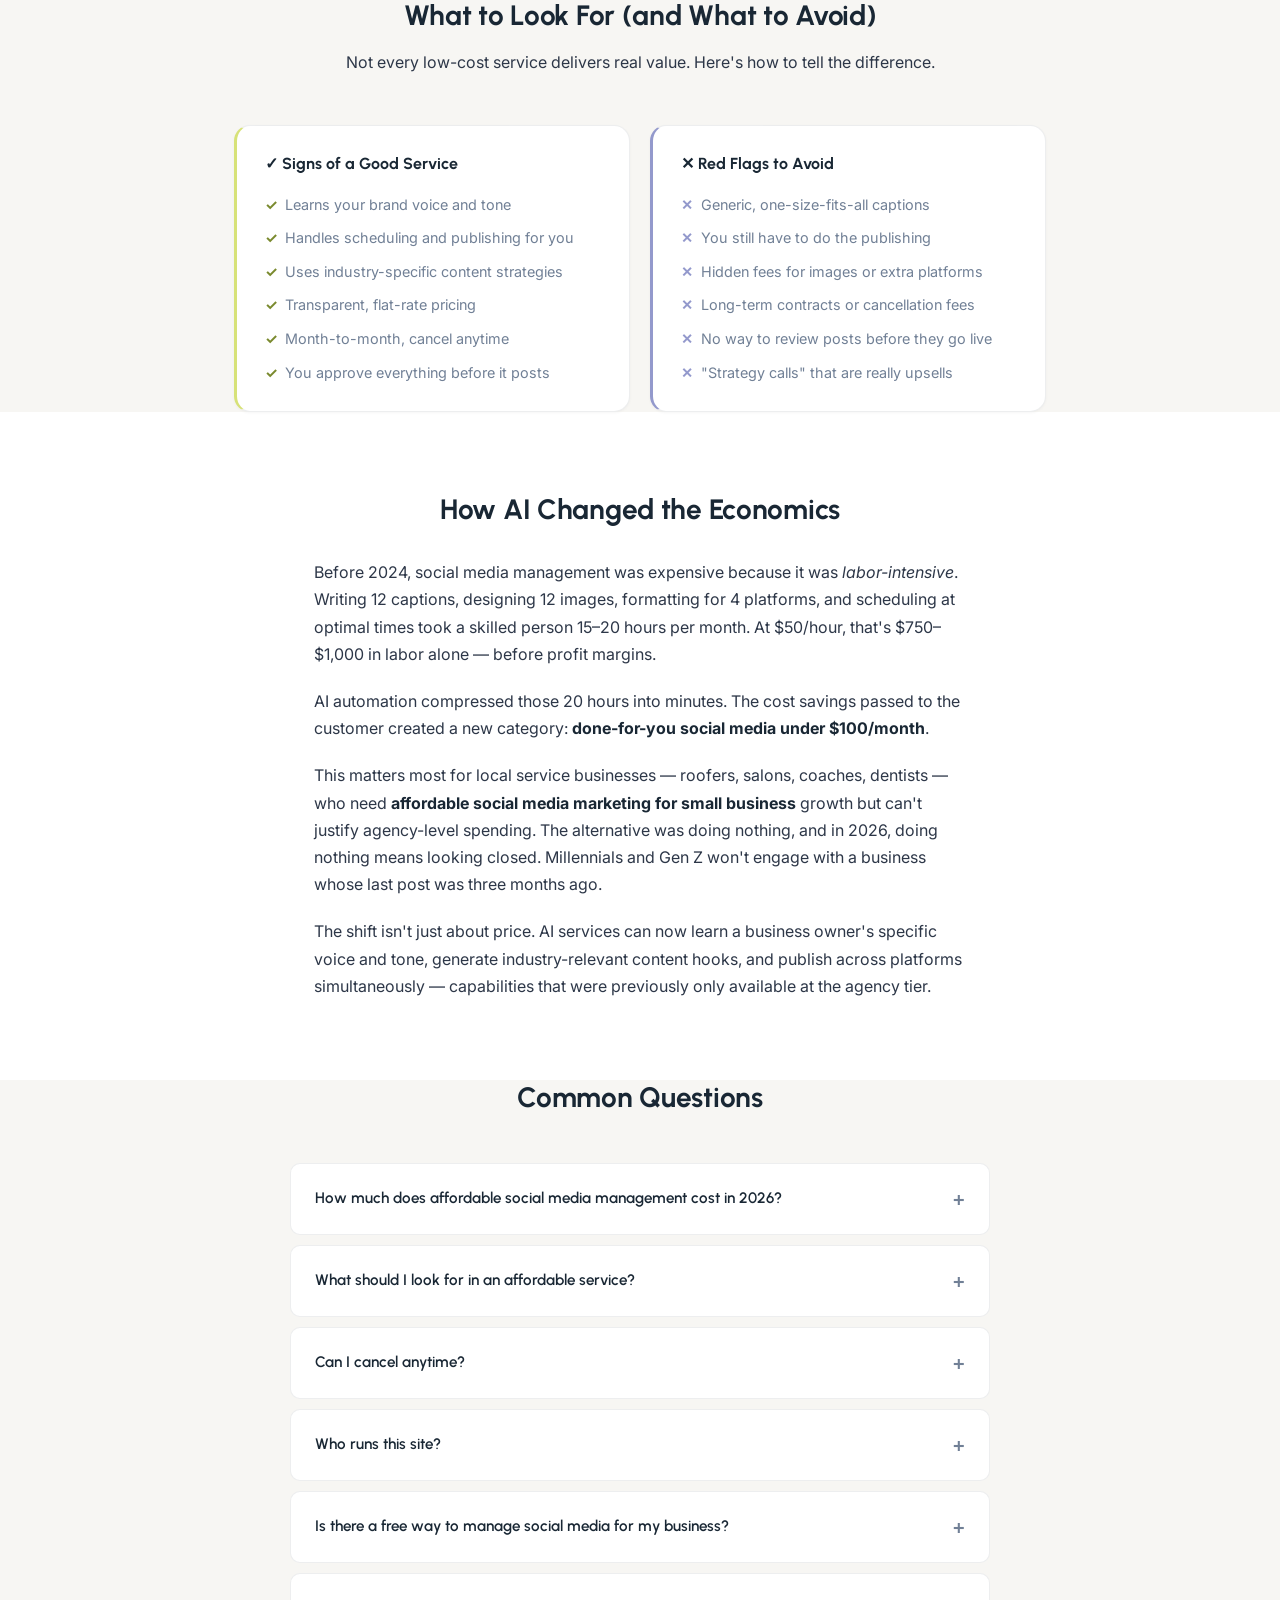
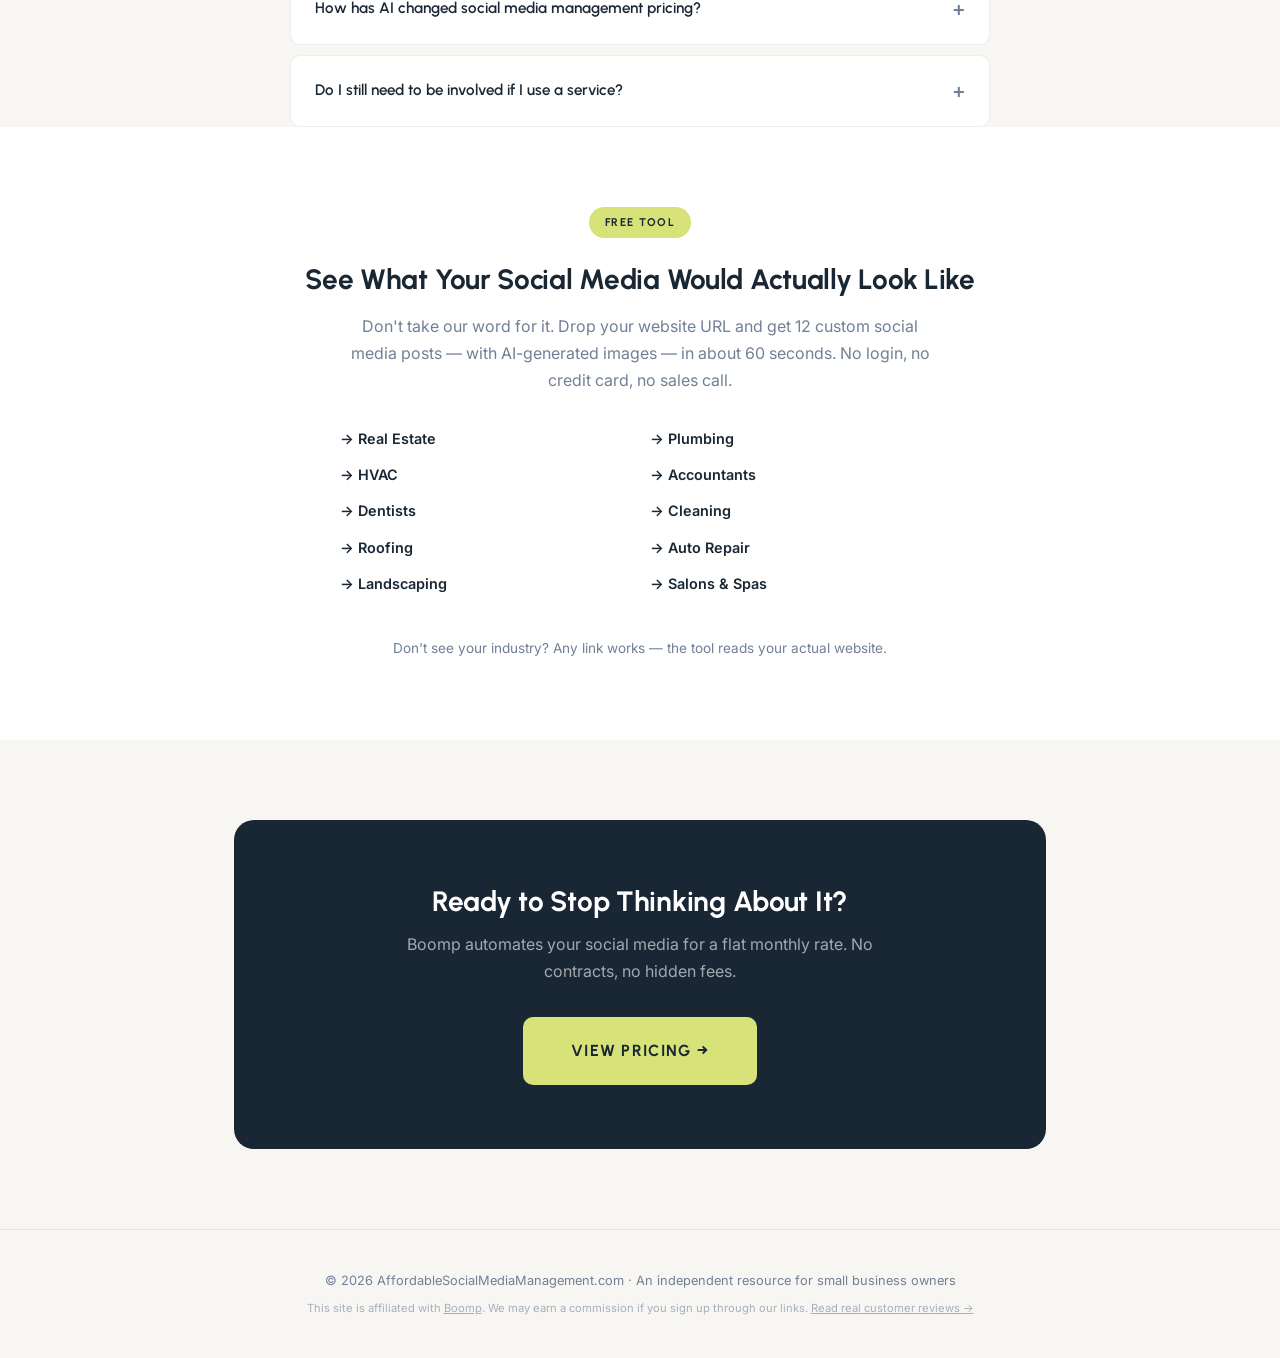
==== commit 68f552fc: "Rebrand: point Glow Social links to Boomp (root files)" ====
--- a/index.html
+++ b/index.html
@@ -17,13 +17,13 @@
         rel="stylesheet">
 
     <link rel="icon"
-        href="https://glowsocial.com/wp-content/uploads/2025/02/cropped-Final-Logos-for-Glow-Social-18-32x32.png"
+        href="https://boomp.net/images/boomp-logo.png"
         sizes="32x32">
     <link rel="icon"
-        href="https://glowsocial.com/wp-content/uploads/2025/02/cropped-Final-Logos-for-Glow-Social-18-192x192.png"
+        href="https://boomp.net/images/boomp-logo.png"
         sizes="192x192">
     <link rel="apple-touch-icon"
-        href="https://glowsocial.com/wp-content/uploads/2025/02/cropped-Final-Logos-for-Glow-Social-18-180x180.png">
+        href="https://boomp.net/images/boomp-logo.png">
 
     <link rel="stylesheet" href="/css/style.css">
 
@@ -84,7 +84,7 @@
                 <a href="/vs-agencies/" style="text-decoration: none; color: var(--text-light);">VS Agencies</a>
                 <a href="/reviews/" style="text-decoration: none; color: var(--text-light);">Reviews</a>
             </div>
-            <a href="https://glowsocial.com/pricing" class="btn btn-lime"
+            <a href="https://boomp.net/pricing" class="btn btn-lime"
                 style="padding: 0.6rem 1.25rem; margin-left: auto;">Get Started</a>
         </div>
     </nav>
@@ -251,8 +251,8 @@
             </details>
             <details>
                 <summary>Who runs this site?</summary>
-                <p>This guide is maintained by the team behind <a href="https://glowsocial.com"
-                        style="color: var(--navy); font-weight: 600;">Glow Social</a>. We compare social media
+                <p>This guide is maintained by the team behind <a href="https://boomp.net"
+                        style="color: var(--navy); font-weight: 600;">Boomp</a>. We compare social media
                     management options honestly — including our own service — because we believe transparency builds
                     trust. Our recommendations are based on real pricing data and hands-on experience.</p>
             </details>
@@ -287,18 +287,18 @@
 
             <div class="two-column" style="max-width: 600px; margin: 0 auto 2.5rem; text-align: left;">
                 <div style="display: flex; flex-direction: column; gap: 12px;">
-                    <a href="https://glowsocial.com/preview/real-estate" style="text-decoration: none; color: var(--navy); font-weight: 600; font-size: 0.9rem;">→ Real Estate</a>
-                    <a href="https://glowsocial.com/preview/hvac" style="text-decoration: none; color: var(--navy); font-weight: 600; font-size: 0.9rem;">→ HVAC</a>
-                    <a href="https://glowsocial.com/preview/dentist" style="text-decoration: none; color: var(--navy); font-weight: 600; font-size: 0.9rem;">→ Dentists</a>
-                    <a href="https://glowsocial.com/preview/roofing" style="text-decoration: none; color: var(--navy); font-weight: 600; font-size: 0.9rem;">→ Roofing</a>
-                    <a href="https://glowsocial.com/preview/landscaping" style="text-decoration: none; color: var(--navy); font-weight: 600; font-size: 0.9rem;">→ Landscaping</a>
+                    <a href="https://boomp.net/preview" style="text-decoration: none; color: var(--navy); font-weight: 600; font-size: 0.9rem;">→ Real Estate</a>
+                    <a href="https://boomp.net/preview" style="text-decoration: none; color: var(--navy); font-weight: 600; font-size: 0.9rem;">→ HVAC</a>
+                    <a href="https://boomp.net/preview" style="text-decoration: none; color: var(--navy); font-weight: 600; font-size: 0.9rem;">→ Dentists</a>
+                    <a href="https://boomp.net/preview" style="text-decoration: none; color: var(--navy); font-weight: 600; font-size: 0.9rem;">→ Roofing</a>
+                    <a href="https://boomp.net/preview" style="text-decoration: none; color: var(--navy); font-weight: 600; font-size: 0.9rem;">→ Landscaping</a>
                 </div>
                 <div style="display: flex; flex-direction: column; gap: 12px;">
-                    <a href="https://glowsocial.com/preview/plumbing" style="text-decoration: none; color: var(--navy); font-weight: 600; font-size: 0.9rem;">→ Plumbing</a>
-                    <a href="https://glowsocial.com/preview/accountant" style="text-decoration: none; color: var(--navy); font-weight: 600; font-size: 0.9rem;">→ Accountants</a>
-                    <a href="https://glowsocial.com/preview/cleaning" style="text-decoration: none; color: var(--navy); font-weight: 600; font-size: 0.9rem;">→ Cleaning</a>
-                    <a href="https://glowsocial.com/preview/auto-repair" style="text-decoration: none; color: var(--navy); font-weight: 600; font-size: 0.9rem;">→ Auto Repair</a>
-                    <a href="https://glowsocial.com/preview/salon" style="text-decoration: none; color: var(--navy); font-weight: 600; font-size: 0.9rem;">→ Salons & Spas</a>
+                    <a href="https://boomp.net/preview" style="text-decoration: none; color: var(--navy); font-weight: 600; font-size: 0.9rem;">→ Plumbing</a>
+                    <a href="https://boomp.net/preview" style="text-decoration: none; color: var(--navy); font-weight: 600; font-size: 0.9rem;">→ Accountants</a>
+                    <a href="https://boomp.net/preview" style="text-decoration: none; color: var(--navy); font-weight: 600; font-size: 0.9rem;">→ Cleaning</a>
+                    <a href="https://boomp.net/preview" style="text-decoration: none; color: var(--navy); font-weight: 600; font-size: 0.9rem;">→ Auto Repair</a>
+                    <a href="https://boomp.net/preview" style="text-decoration: none; color: var(--navy); font-weight: 600; font-size: 0.9rem;">→ Salons & Spas</a>
                 </div>
             </div>
 
@@ -311,8 +311,8 @@
         <div class="container">
             <div class="cta-block">
                 <h2>Ready to Stop Thinking About It?</h2>
-                <p>Glow Social automates your social media for a flat monthly rate. No contracts, no hidden fees.</p>
-                <a href="https://glowsocial.com/pricing" class="btn btn-lime"
+                <p>Boomp automates your social media for a flat monthly rate. No contracts, no hidden fees.</p>
+                <a href="https://boomp.net/pricing" class="btn btn-lime"
                     style="padding: 1.25rem 3rem; font-size: 1rem;">View Pricing →</a>
             </div>
         </div>
@@ -323,13 +323,13 @@
         <div class="container">
             <p style="margin-bottom: 8px;">© 2026 AffordableSocialMediaManagement.com · An independent resource for
                 small business owners</p>
-            <p style="font-size: 0.7rem; opacity: 0.6;">This site is affiliated with <a href="https://glowsocial.com"
-                    style="color: inherit; text-decoration: underline;">Glow Social</a>. We may earn a commission if you
-                sign up through our links. <a href="https://glowsocial.com/glow-social-reviews-what-customers-say/"
+            <p style="font-size: 0.7rem; opacity: 0.6;">This site is affiliated with <a href="https://boomp.net"
+                    style="color: inherit; text-decoration: underline;">Boomp</a>. We may earn a commission if you
+                sign up through our links. <a href="https://boomp.net/blog/boomp-reviews-what-customers-say"
                     style="color: inherit; text-decoration: underline;">Read real customer reviews →</a></p>
         </div>
     </footer>
 
 </body>
 
-</html>+</html>
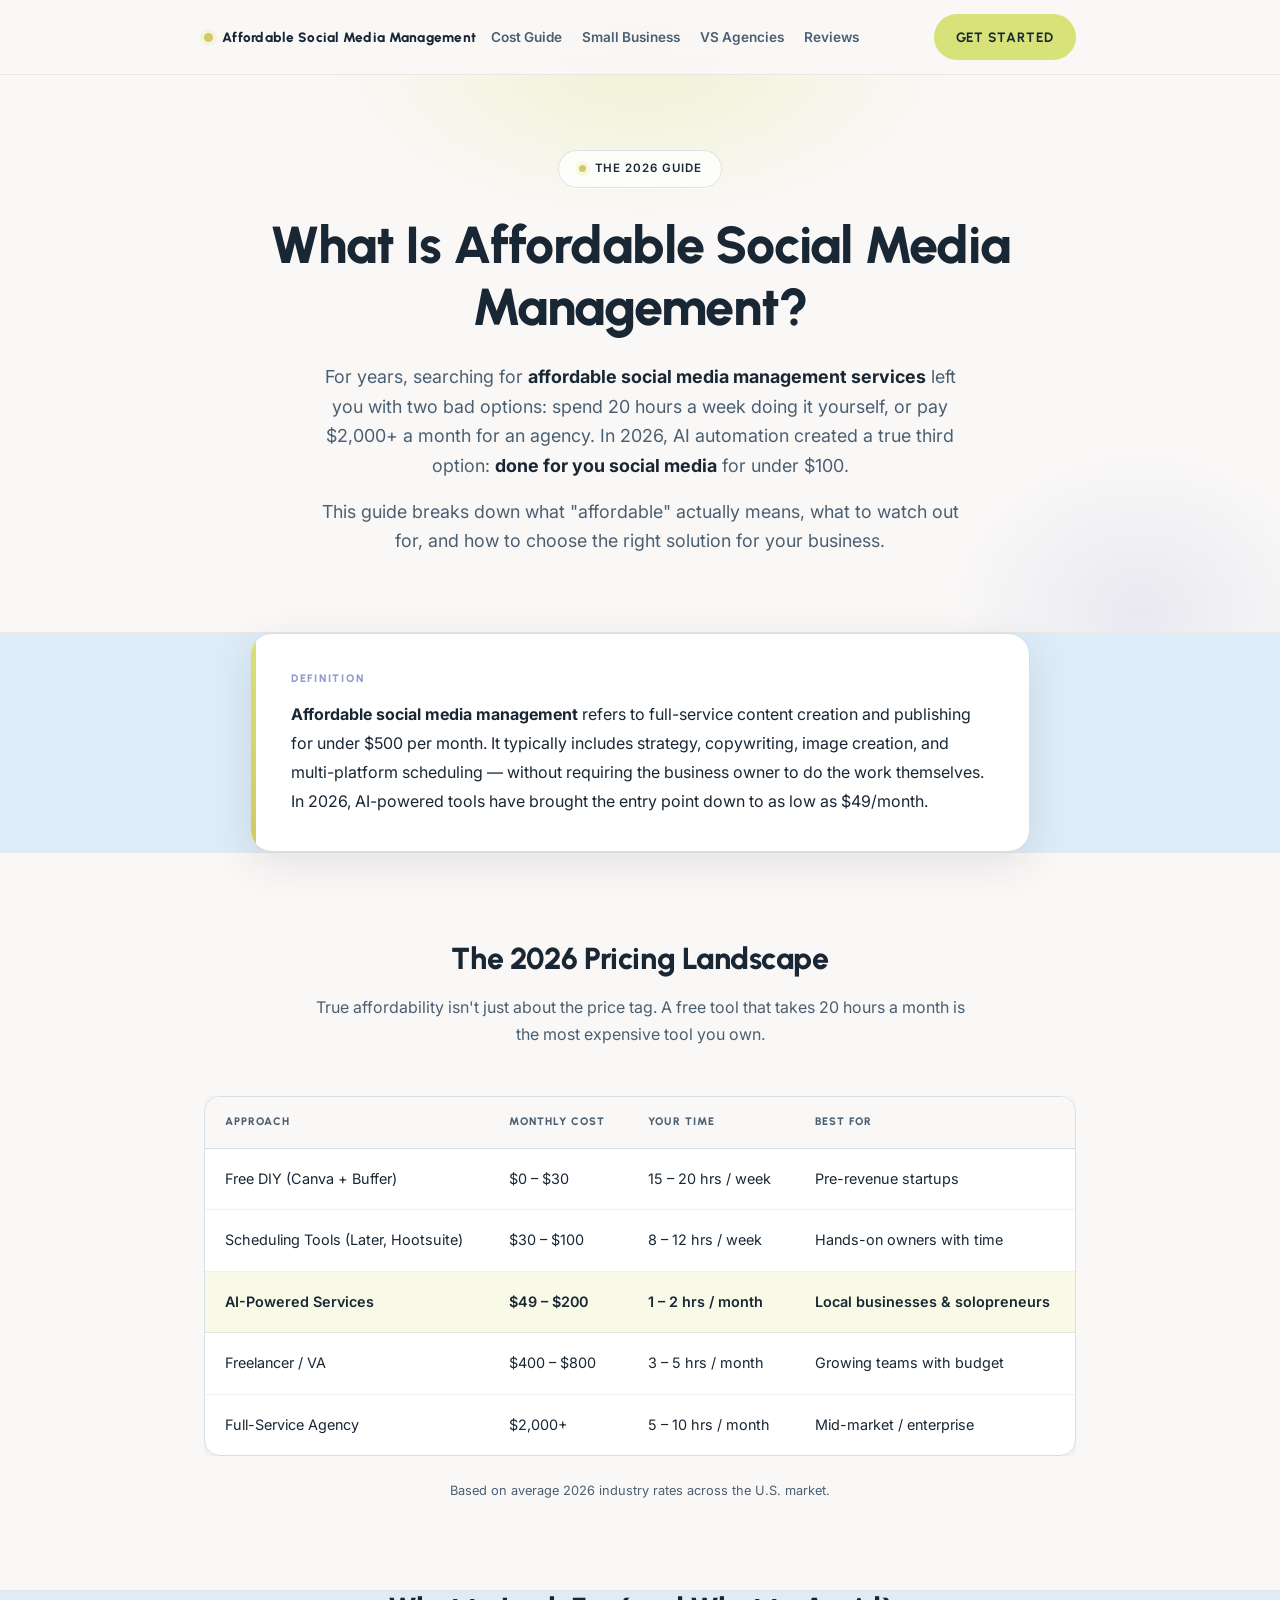
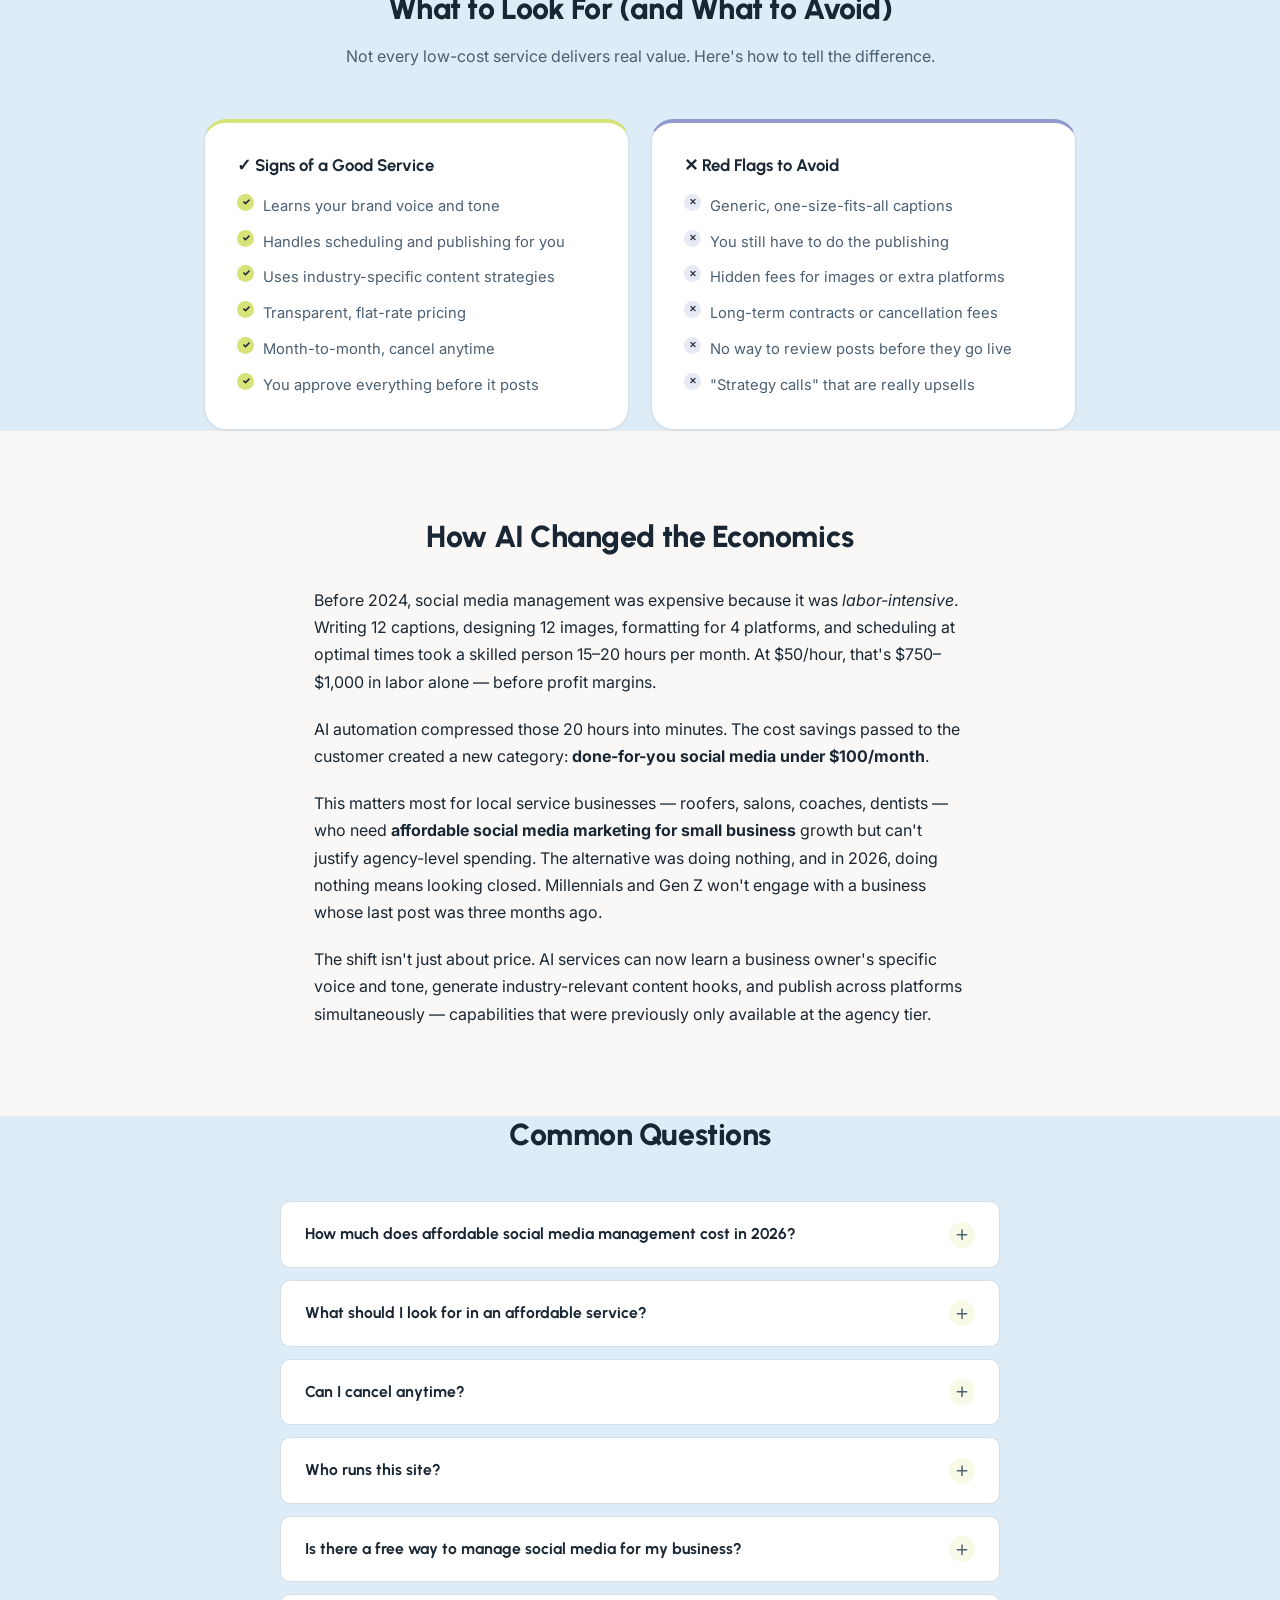
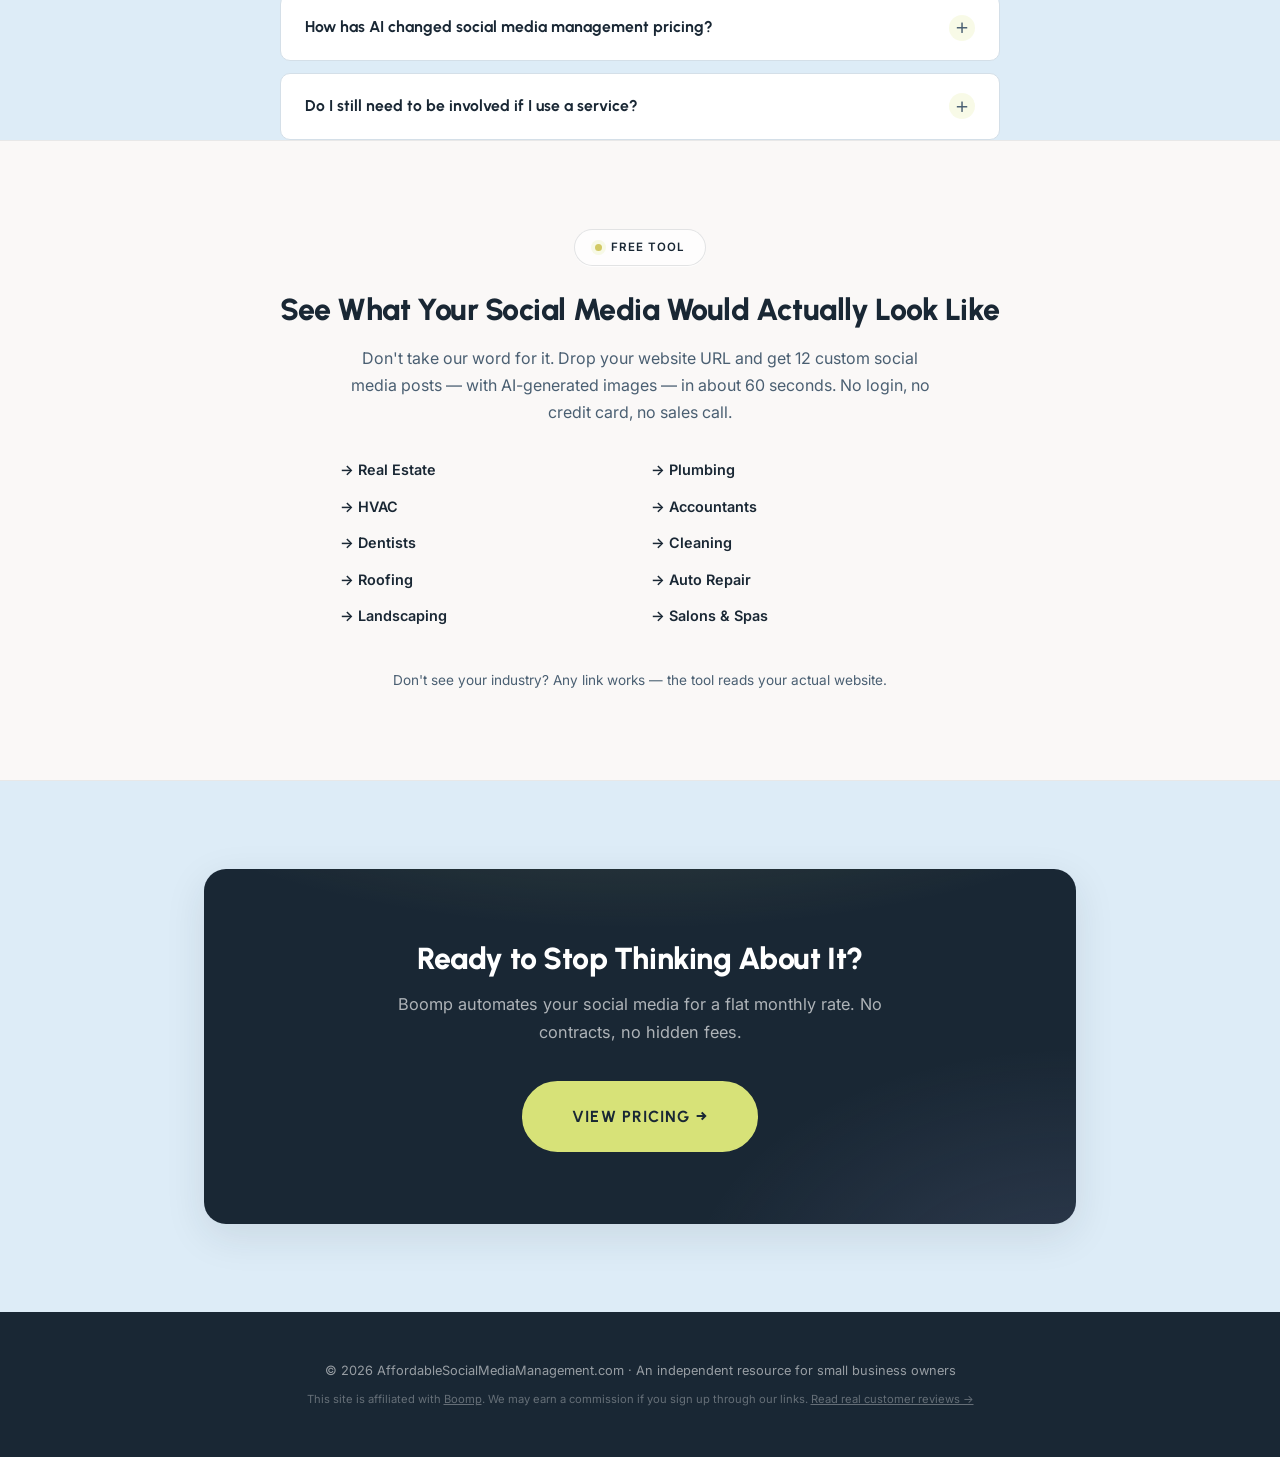
==== commit 9c17394e: "Redesign to Boomp-era brand and fix generated-page SEO tags Visual refresh of the whole design syste" ====
--- a/index.html
+++ b/index.html
@@ -145,7 +145,7 @@
                             <td>8 – 12 hrs / week</td>
                             <td>Hands-on owners with time</td>
                         </tr>
-                        <tr>
+                        <tr class="highlight">
                             <td>AI-Powered Services</td>
                             <td>$49 – $200</td>
                             <td>1 – 2 hrs / month</td>
--- a/css/style.css
+++ b/css/style.css
@@ -1,24 +1,31 @@
 /* ================================================
    AFFORDABLE SOCIAL MEDIA MANAGEMENT
-   Complete Design System — Built from scratch
+   Design system — Boomp-era brand (navy · lime · sky)
    ================================================ */
 
 /* --- Design Tokens --- */
 :root {
     --navy: #192734;
+    --navy-light: #243548;
     --lime: #d7e278;
-    --lime-hover: #cdd86e;
+    --lime-hover: #d2c964;
+    --lime-soft: rgba(215, 226, 120, 0.18);
     --everglow: #9399cc;
-    --bg: #f7f6f3;
+    --bg: #ddecf7;
+    --bg-alt: #d0e5f2;
+    --paper: #faf8f7;
     --white: #ffffff;
-    --text: #2d3748;
-    --text-light: #718096;
-    --border: rgba(25, 39, 52, 0.08);
+    --text: #192734;
+    --text-light: #4a5f72;
+    --glow-text-muted: var(--text-light); /* legacy alias still used in page markup */
+    --border: rgba(25, 39, 52, 0.10);
+    --card-border: #d4dfe8;
     --radius: 16px;
     --radius-sm: 10px;
-    --shadow-sm: 0 1px 3px rgba(0, 0, 0, 0.04);
-    --shadow-md: 0 4px 20px rgba(0, 0, 0, 0.06);
-    --shadow-lg: 0 8px 40px rgba(0, 0, 0, 0.08);
+    --radius-lg: 22px;
+    --shadow-sm: 0 1px 3px rgba(25, 39, 52, 0.05);
+    --shadow-md: 0 4px 20px rgba(25, 39, 52, 0.07);
+    --shadow-lg: 0 12px 40px rgba(25, 39, 52, 0.10);
 }
 
 /* --- Reset --- */
@@ -51,18 +58,18 @@
 h3 {
     font-family: 'Urbanist', sans-serif;
     color: var(--navy);
-    line-height: 1.25;
-    letter-spacing: -0.01em;
+    line-height: 1.2;
+    letter-spacing: -0.015em;
 }
 
 h1 {
-    font-size: 2.75rem;
+    font-size: clamp(2.25rem, 5vw, 3.25rem);
     font-weight: 800;
 }
 
 h2 {
-    font-size: 1.75rem;
-    font-weight: 700;
+    font-size: clamp(1.5rem, 3vw, 1.9rem);
+    font-weight: 800;
 }
 
 h3 {
@@ -82,16 +89,29 @@
     font-style: italic;
 }
 
+::selection {
+    background: var(--lime);
+    color: var(--navy);
+}
+
 /* --- Layout --- */
 .container {
     width: 100%;
-    max-width: 860px;
+    max-width: 920px;
     margin: 0 auto;
     padding: 0 24px;
 }
 
 section {
-    padding: 80px 0;
+    padding: 88px 0;
+}
+
+/* Alternating "paper" sections (also matches legacy inline white bg) */
+section.alt,
+section[style*="background-color: white"] {
+    background-color: var(--paper) !important;
+    border-top: 1px solid rgba(25, 39, 52, 0.08);
+    border-bottom: 1px solid rgba(25, 39, 52, 0.08);
 }
 
 /* --- Navigation --- */
@@ -101,10 +121,10 @@
     left: 0;
     right: 0;
     z-index: 100;
-    background: rgba(255, 255, 255, 0.95);
-    backdrop-filter: blur(12px);
-    -webkit-backdrop-filter: blur(12px);
-    border-bottom: 1px solid var(--border);
+    background: rgba(250, 248, 247, 0.92);
+    backdrop-filter: blur(14px);
+    -webkit-backdrop-filter: blur(14px);
+    border-bottom: 1px solid rgba(25, 39, 52, 0.08);
     padding: 14px 0;
 }
 
@@ -117,10 +137,31 @@
 .logo {
     font-family: 'Urbanist', sans-serif;
     font-size: 0.85rem;
-    font-weight: 700;
+    font-weight: 800;
     color: var(--navy);
     letter-spacing: 0.02em;
     text-decoration: none;
+    display: inline-flex;
+    align-items: center;
+    gap: 9px;
+}
+
+.logo::before {
+    content: "";
+    width: 9px;
+    height: 9px;
+    border-radius: 50%;
+    background: var(--lime-hover);
+    box-shadow: 0 0 0 4px var(--lime-soft);
+    flex-shrink: 0;
+}
+
+.nav-links a {
+    transition: color 0.15s ease;
+}
+
+.nav-links a:hover {
+    color: var(--navy) !important;
 }
 
 /* --- Buttons --- */
@@ -128,63 +169,120 @@
     display: inline-flex;
     align-items: center;
     justify-content: center;
-    padding: 12px 24px;
-    border: none;
-    border-radius: var(--radius-sm);
+    padding: 13px 28px;
+    border: 2px solid transparent;
+    border-radius: 50px;
     font-family: 'Urbanist', sans-serif;
-    font-size: 0.8rem;
+    font-size: 0.85rem;
     font-weight: 700;
-    letter-spacing: 0.08em;
+    letter-spacing: 0.07em;
     text-transform: uppercase;
     text-decoration: none;
     cursor: pointer;
-    transition: all 0.15s ease;
+    transition: all 0.2s ease;
 }
 
 .btn-lime {
     background: var(--lime);
     color: var(--navy);
+    border-color: var(--lime);
 }
 
 .btn-lime:hover {
     background: var(--lime-hover);
-    transform: translateY(-1px);
-    box-shadow: var(--shadow-md);
+    border-color: var(--lime-hover);
+    transform: translateY(-2px);
+    box-shadow: 0 8px 24px rgba(25, 39, 52, 0.16);
 }
 
 /* --- Hero --- */
 .hero {
-    padding-top: 140px;
-    padding-bottom: 64px;
+    padding-top: 150px;
+    padding-bottom: 76px;
     text-align: center;
+    background: var(--paper);
+    border-bottom: 1px solid rgba(25, 39, 52, 0.08);
+    position: relative;
+    overflow: hidden;
+}
+
+.hero::before {
+    content: "";
+    position: absolute;
+    top: -180px;
+    left: 50%;
+    transform: translateX(-50%);
+    width: 900px;
+    height: 480px;
+    background:
+        radial-gradient(closest-side, rgba(215, 226, 120, 0.28), transparent 70%);
+    pointer-events: none;
+}
+
+.hero::after {
+    content: "";
+    position: absolute;
+    bottom: -220px;
+    right: -140px;
+    width: 560px;
+    height: 480px;
+    background:
+        radial-gradient(closest-side, rgba(147, 153, 204, 0.16), transparent 70%);
+    pointer-events: none;
+}
+
+.hero .container {
+    position: relative;
+    z-index: 1;
 }
 
 .badge {
-    display: inline-block;
-    padding: 6px 16px;
-    background: var(--lime);
+    display: inline-flex;
+    align-items: center;
+    gap: 9px;
+    padding: 8px 20px;
+    background: rgba(255, 255, 255, 0.75);
+    border: 1px solid rgba(25, 39, 52, 0.12);
     color: var(--navy);
     border-radius: 100px;
-    font-family: 'Urbanist', sans-serif;
-    font-size: 0.7rem;
-    font-weight: 700;
-    letter-spacing: 0.12em;
+    font-family: 'Inter', sans-serif;
+    font-size: 0.72rem;
+    font-weight: 600;
+    letter-spacing: 0.08em;
     text-transform: uppercase;
-    margin-bottom: 24px;
+    margin-bottom: 26px;
+    box-shadow: 0 1px 0 rgba(255, 255, 255, 0.8);
+}
+
+.badge::before {
+    content: "";
+    width: 7px;
+    height: 7px;
+    border-radius: 50%;
+    background: var(--lime-hover);
+    box-shadow: 0 0 0 4px var(--lime-soft);
+    animation: dotPulse 2s infinite;
+    flex-shrink: 0;
+}
+
+@keyframes dotPulse {
+    0%, 100% { box-shadow: 0 0 0 3px var(--lime-soft); }
+    50% { box-shadow: 0 0 0 6px rgba(215, 226, 120, 0.10); }
 }
 
 .hero h1 {
     margin-bottom: 24px;
-    max-width: 700px;
+    max-width: 760px;
     margin-left: auto;
     margin-right: auto;
 }
 
 .hero p {
-    font-size: 1.1rem;
+    font-size: 1.12rem;
     color: var(--text-light);
-    max-width: 600px;
+    max-width: 640px;
     margin: 0 auto 16px;
+    line-height: 1.65;
 }
 
 .hero p:last-child {
@@ -194,27 +292,39 @@
 /* --- Answer Box --- */
 .answer-box {
     background: var(--white);
-    border: 1px solid var(--border);
-    border-radius: var(--radius);
-    padding: 32px;
-    box-shadow: var(--shadow-md);
-    max-width: 760px;
+    border: 1px solid var(--card-border);
+    border-radius: var(--radius-lg);
+    padding: 36px 40px;
+    box-shadow: var(--shadow-lg);
+    max-width: 780px;
     margin: 0 auto;
+    position: relative;
+    overflow: hidden;
+}
+
+.answer-box::before {
+    content: "";
+    position: absolute;
+    top: 0;
+    left: 0;
+    bottom: 0;
+    width: 5px;
+    background: linear-gradient(180deg, var(--lime), var(--lime-hover));
 }
 
 .answer-box-label {
     display: block;
     font-family: 'Urbanist', sans-serif;
-    font-size: 0.65rem;
-    font-weight: 700;
-    letter-spacing: 0.15em;
+    font-size: 0.68rem;
+    font-weight: 800;
+    letter-spacing: 0.16em;
     text-transform: uppercase;
     color: var(--everglow);
     margin-bottom: 12px;
 }
 
 .answer-box p {
-    font-size: 0.95rem;
+    font-size: 1rem;
     line-height: 1.8;
     color: var(--text);
     margin: 0;
@@ -223,25 +333,32 @@
 /* --- Comparison Table --- */
 .comparison-table {
     width: 100%;
-    border-collapse: collapse;
+    border-collapse: separate;
+    border-spacing: 0;
     font-size: 0.9rem;
+    background: var(--white);
+    border: 1px solid var(--card-border);
+    border-radius: var(--radius);
+    box-shadow: var(--shadow-md);
+    overflow: hidden;
 }
 
 .comparison-table thead th {
     text-align: left;
-    padding: 12px 16px;
+    padding: 16px 20px;
     font-family: 'Urbanist', sans-serif;
-    font-size: 0.65rem;
-    font-weight: 700;
+    font-size: 0.68rem;
+    font-weight: 800;
     color: var(--text-light);
     text-transform: uppercase;
     letter-spacing: 0.1em;
-    border-bottom: 2px solid var(--border);
+    background: var(--paper);
+    border-bottom: 1px solid var(--card-border);
 }
 
 .comparison-table tbody td {
-    padding: 16px;
-    border-bottom: 1px solid var(--border);
+    padding: 18px 20px;
+    border-bottom: 1px solid rgba(25, 39, 52, 0.06);
     vertical-align: top;
 }
 
@@ -249,50 +366,50 @@
     border-bottom: none;
 }
 
-.comparison-table tbody tr:nth-child(3) {
-    background: rgba(215, 226, 120, 0.12);
-    border-radius: var(--radius-sm);
-}
-
-.comparison-table tbody tr:nth-child(3) td {
+.comparison-table tbody tr.highlight,
+.comparison-table tbody tr[style*="lime-soft"] {
+    background: var(--lime-soft);
+}
+
+.comparison-table tbody tr.highlight td,
+.comparison-table tbody tr[style*="lime-soft"] td {
     font-weight: 600;
     color: var(--navy);
-}
-
-.comparison-table tbody tr:nth-child(3) td:first-child {
-    border-radius: var(--radius-sm) 0 0 var(--radius-sm);
-}
-
-.comparison-table tbody tr:nth-child(3) td:last-child {
-    border-radius: 0 var(--radius-sm) var(--radius-sm) 0;
+    border-bottom-color: rgba(25, 39, 52, 0.10);
 }
 
 /* --- Two-Column Cards (Buyer's Guide) --- */
 .two-column {
     display: grid;
     grid-template-columns: 1fr 1fr;
-    gap: 20px;
+    gap: 22px;
 }
 
 .column-card {
     background: var(--white);
-    border: 1px solid var(--border);
-    border-radius: var(--radius);
-    padding: 28px;
+    border: 1px solid var(--card-border);
+    border-radius: var(--radius-lg);
+    padding: 32px;
     box-shadow: var(--shadow-sm);
+    transition: transform 0.2s ease, box-shadow 0.2s ease;
+}
+
+.column-card:hover {
+    transform: translateY(-3px);
+    box-shadow: var(--shadow-md);
 }
 
 .column-card.green {
-    border-left: 3px solid var(--lime);
+    border-top: 4px solid var(--lime);
 }
 
 .column-card.red {
-    border-left: 3px solid var(--everglow);
+    border-top: 4px solid var(--everglow);
 }
 
 .column-card h3 {
     margin-bottom: 20px;
-    font-size: 1rem;
+    font-size: 1.05rem;
     text-transform: none;
     letter-spacing: 0;
 }
@@ -301,14 +418,14 @@
     list-style: none;
     display: flex;
     flex-direction: column;
-    gap: 12px;
+    gap: 13px;
 }
 
 .column-card ul li {
-    font-size: 0.9rem;
+    font-size: 0.92rem;
     color: var(--text-light);
-    line-height: 1.5;
-    padding-left: 20px;
+    line-height: 1.55;
+    padding-left: 26px;
     position: relative;
 }
 
@@ -316,50 +433,73 @@
     content: "✓";
     position: absolute;
     left: 0;
-    color: #7a8a2e;
-    font-weight: 700;
+    top: -1px;
+    width: 17px;
+    height: 17px;
+    border-radius: 50%;
+    background: var(--lime);
+    color: var(--navy);
+    font-size: 0.6rem;
+    font-weight: 800;
+    display: inline-flex;
+    align-items: center;
+    justify-content: center;
 }
 
 .column-card.red ul li::before {
     content: "✕";
     position: absolute;
     left: 0;
-    color: var(--everglow);
-    font-weight: 700;
-}
-
-/* --- Prose Section (AI Economics) --- */
+    top: -1px;
+    width: 17px;
+    height: 17px;
+    border-radius: 50%;
+    background: rgba(147, 153, 204, 0.22);
+    color: var(--navy-light);
+    font-size: 0.58rem;
+    font-weight: 800;
+    display: inline-flex;
+    align-items: center;
+    justify-content: center;
+}
+
+/* --- Prose Section --- */
 section p+p {
     margin-top: 20px;
 }
 
 /* --- FAQ --- */
 .faq-list {
-    max-width: 700px;
+    max-width: 720px;
     margin: 0 auto;
     display: flex;
     flex-direction: column;
-    gap: 10px;
+    gap: 12px;
 }
 
 details {
     background: var(--white);
-    border: 1px solid var(--border);
+    border: 1px solid var(--card-border);
     border-radius: var(--radius-sm);
     padding: 0;
     overflow: hidden;
-    transition: box-shadow 0.2s ease;
+    transition: box-shadow 0.2s ease, border-color 0.2s ease;
+}
+
+details:hover {
+    border-color: rgba(25, 39, 52, 0.22);
 }
 
 details[open] {
-    box-shadow: var(--shadow-sm);
+    box-shadow: var(--shadow-md);
+    border-color: rgba(25, 39, 52, 0.18);
 }
 
 summary {
-    padding: 18px 24px;
+    padding: 19px 24px;
     font-family: 'Urbanist', sans-serif;
-    font-weight: 600;
-    font-size: 0.95rem;
+    font-weight: 700;
+    font-size: 0.98rem;
     color: var(--navy);
     cursor: pointer;
     list-style: none;
@@ -370,15 +510,26 @@
 
 summary::after {
     content: "+";
-    font-size: 1.25rem;
+    font-size: 1.3rem;
+    font-weight: 400;
     color: var(--text-light);
     flex-shrink: 0;
     margin-left: 16px;
-    transition: transform 0.2s ease;
+    width: 26px;
+    height: 26px;
+    border-radius: 50%;
+    background: var(--lime-soft);
+    display: inline-flex;
+    align-items: center;
+    justify-content: center;
+    line-height: 1;
+    transition: transform 0.2s ease, background 0.2s ease;
 }
 
 details[open] summary::after {
     content: "−";
+    background: var(--lime);
+    color: var(--navy);
 }
 
 summary::-webkit-details-marker {
@@ -387,7 +538,7 @@
 
 details p {
     padding: 0 24px 20px;
-    font-size: 0.9rem;
+    font-size: 0.92rem;
     color: var(--text-light);
     line-height: 1.7;
     margin: 0;
@@ -395,57 +546,94 @@
 
 /* --- CTA Block --- */
 .cta-block {
-    background: var(--navy);
-    border-radius: 20px;
-    padding: 64px 40px;
+    background:
+        radial-gradient(1000px 400px at 50% -180px, rgba(215, 226, 120, 0.20), transparent 60%),
+        radial-gradient(600px 380px at 100% 120%, rgba(147, 153, 204, 0.18), transparent 65%),
+        var(--navy);
+    border-radius: var(--radius-lg);
+    padding: 72px 40px;
     text-align: center;
+    box-shadow: var(--shadow-lg);
 }
 
 .cta-block h2 {
     color: var(--white);
-    margin-bottom: 12px;
+    margin-bottom: 14px;
 }
 
 .cta-block p {
-    color: rgba(255, 255, 255, 0.6);
-    font-size: 1rem;
-    margin-bottom: 32px;
-    max-width: 500px;
+    color: rgba(255, 255, 255, 0.65);
+    font-size: 1.02rem;
+    margin-bottom: 34px;
+    max-width: 520px;
     margin-left: auto;
     margin-right: auto;
 }
 
 /* --- Footer --- */
 footer {
-    padding: 40px 0;
+    padding: 48px 0;
     text-align: center;
-    border-top: 1px solid var(--border);
+    background: var(--navy);
 }
 
 footer p {
     font-size: 0.8rem;
-    color: var(--text-light);
+    color: rgba(255, 255, 255, 0.55);
+}
+
+footer a {
+    color: inherit;
 }
 
 /* ================================================
    RESPONSIVE
    ================================================ */
 @media (max-width: 768px) {
-    h1 {
-        font-size: 2rem;
-    }
-
-    h2 {
-        font-size: 1.4rem;
-    }
-
     section {
-        padding: 56px 0;
+        padding: 60px 0;
+    }
+
+    /* Compact two-row nav: logo + CTA on top, scrollable links below */
+    .logo {
+        font-size: 0.68rem;
+        gap: 7px;
+    }
+
+    .logo::before {
+        width: 7px;
+        height: 7px;
+        box-shadow: 0 0 0 3px var(--lime-soft);
+    }
+
+    nav .btn {
+        padding: 8px 12px !important;
+        font-size: 0.68rem;
+        letter-spacing: 0.05em;
+    }
+
+    .nav-content {
+        gap: 8px !important;
+    }
+
+    .nav-links {
+        order: 3;
+        width: 100%;
+        overflow-x: auto;
+        -webkit-overflow-scrolling: touch;
+        white-space: nowrap;
+        gap: 18px !important;
+        padding-bottom: 2px;
+        scrollbar-width: none;
+    }
+
+    .nav-links::-webkit-scrollbar {
+        display: none;
     }
 
     .hero {
-        padding-top: 110px;
-        padding-bottom: 40px;
+        padding-top: 145px;
+        padding-bottom: 48px;
     }
 
     .hero p {
@@ -453,7 +641,7 @@
     }
 
     .answer-box {
-        padding: 24px;
+        padding: 28px 24px;
     }
 
     .two-column {
@@ -464,9 +652,16 @@
         font-size: 0.8rem;
         display: block;
         overflow-x: auto;
+        border-radius: var(--radius-sm);
+    }
+
+    .comparison-table thead th,
+    .comparison-table tbody td {
+        padding: 12px 14px;
+        white-space: nowrap;
     }
 
     .cta-block {
-        padding: 48px 24px;
-    }
-}+        padding: 52px 24px;
+    }
+}
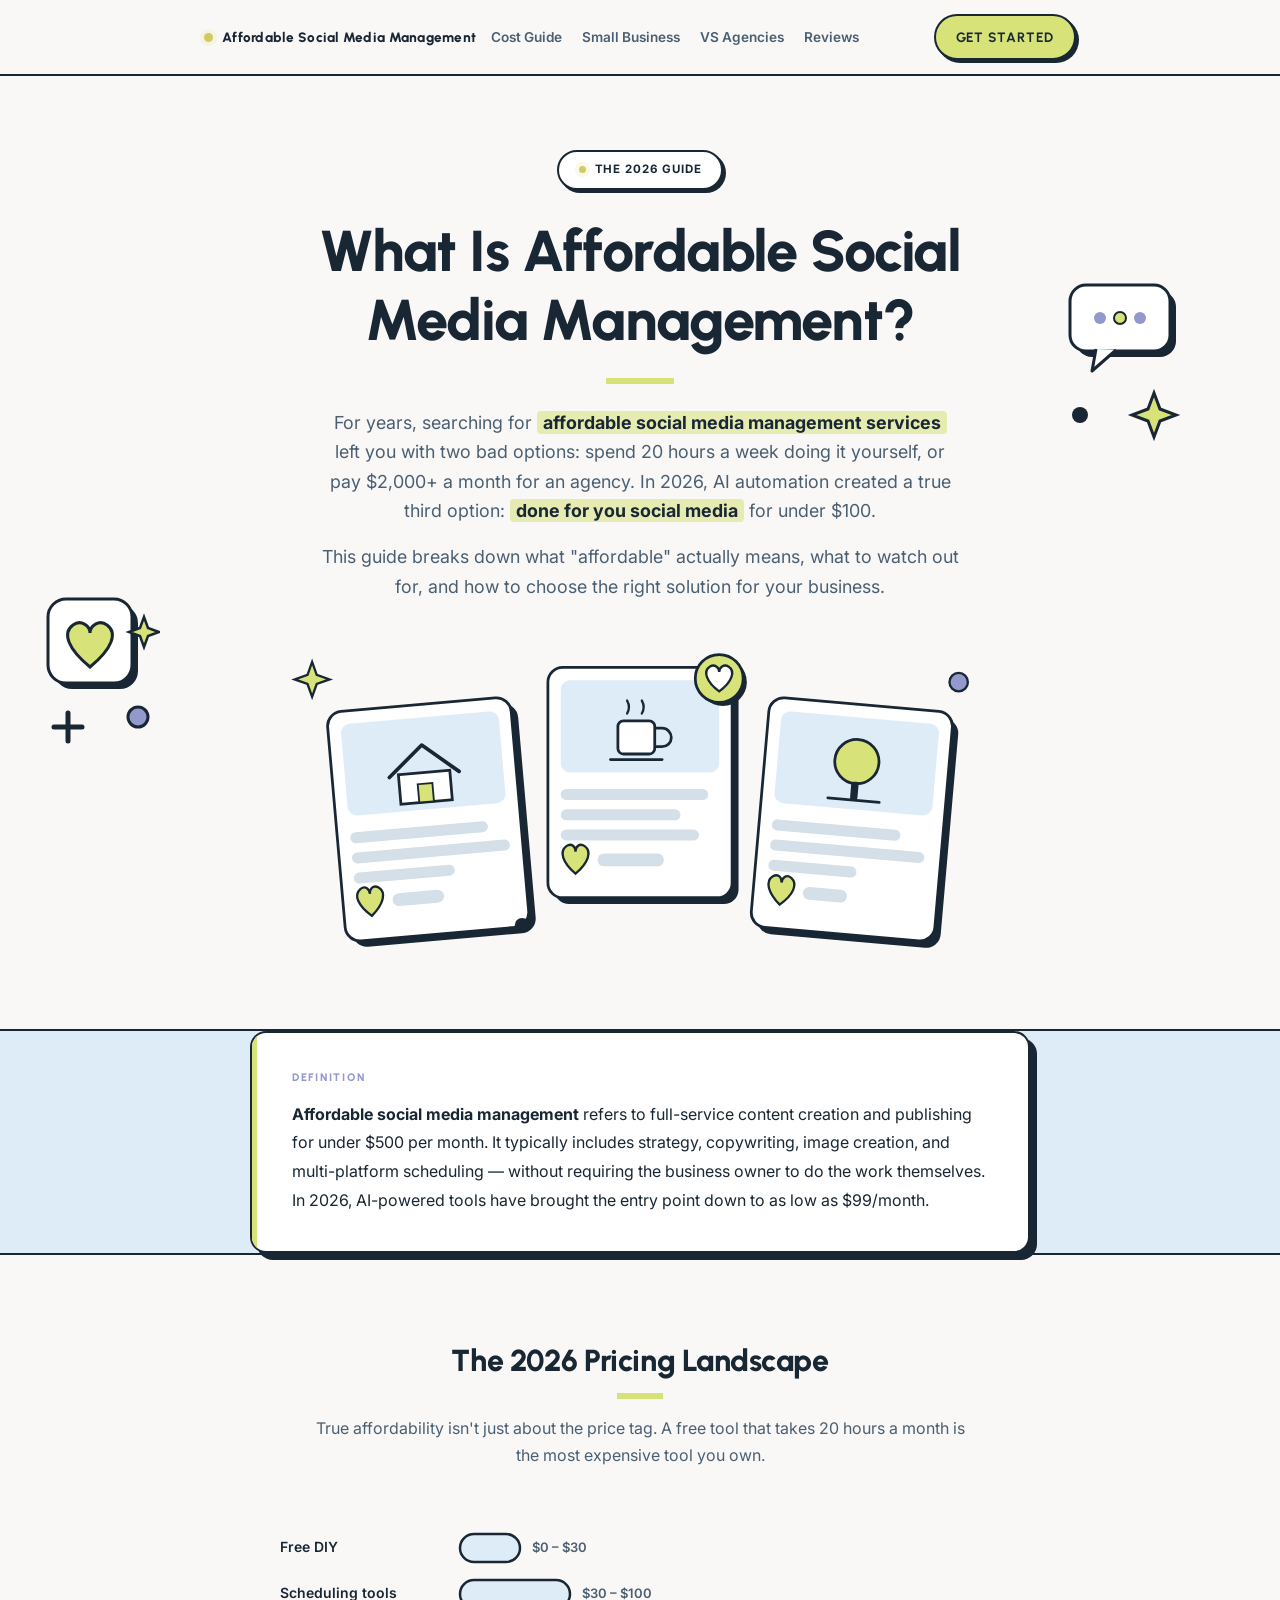
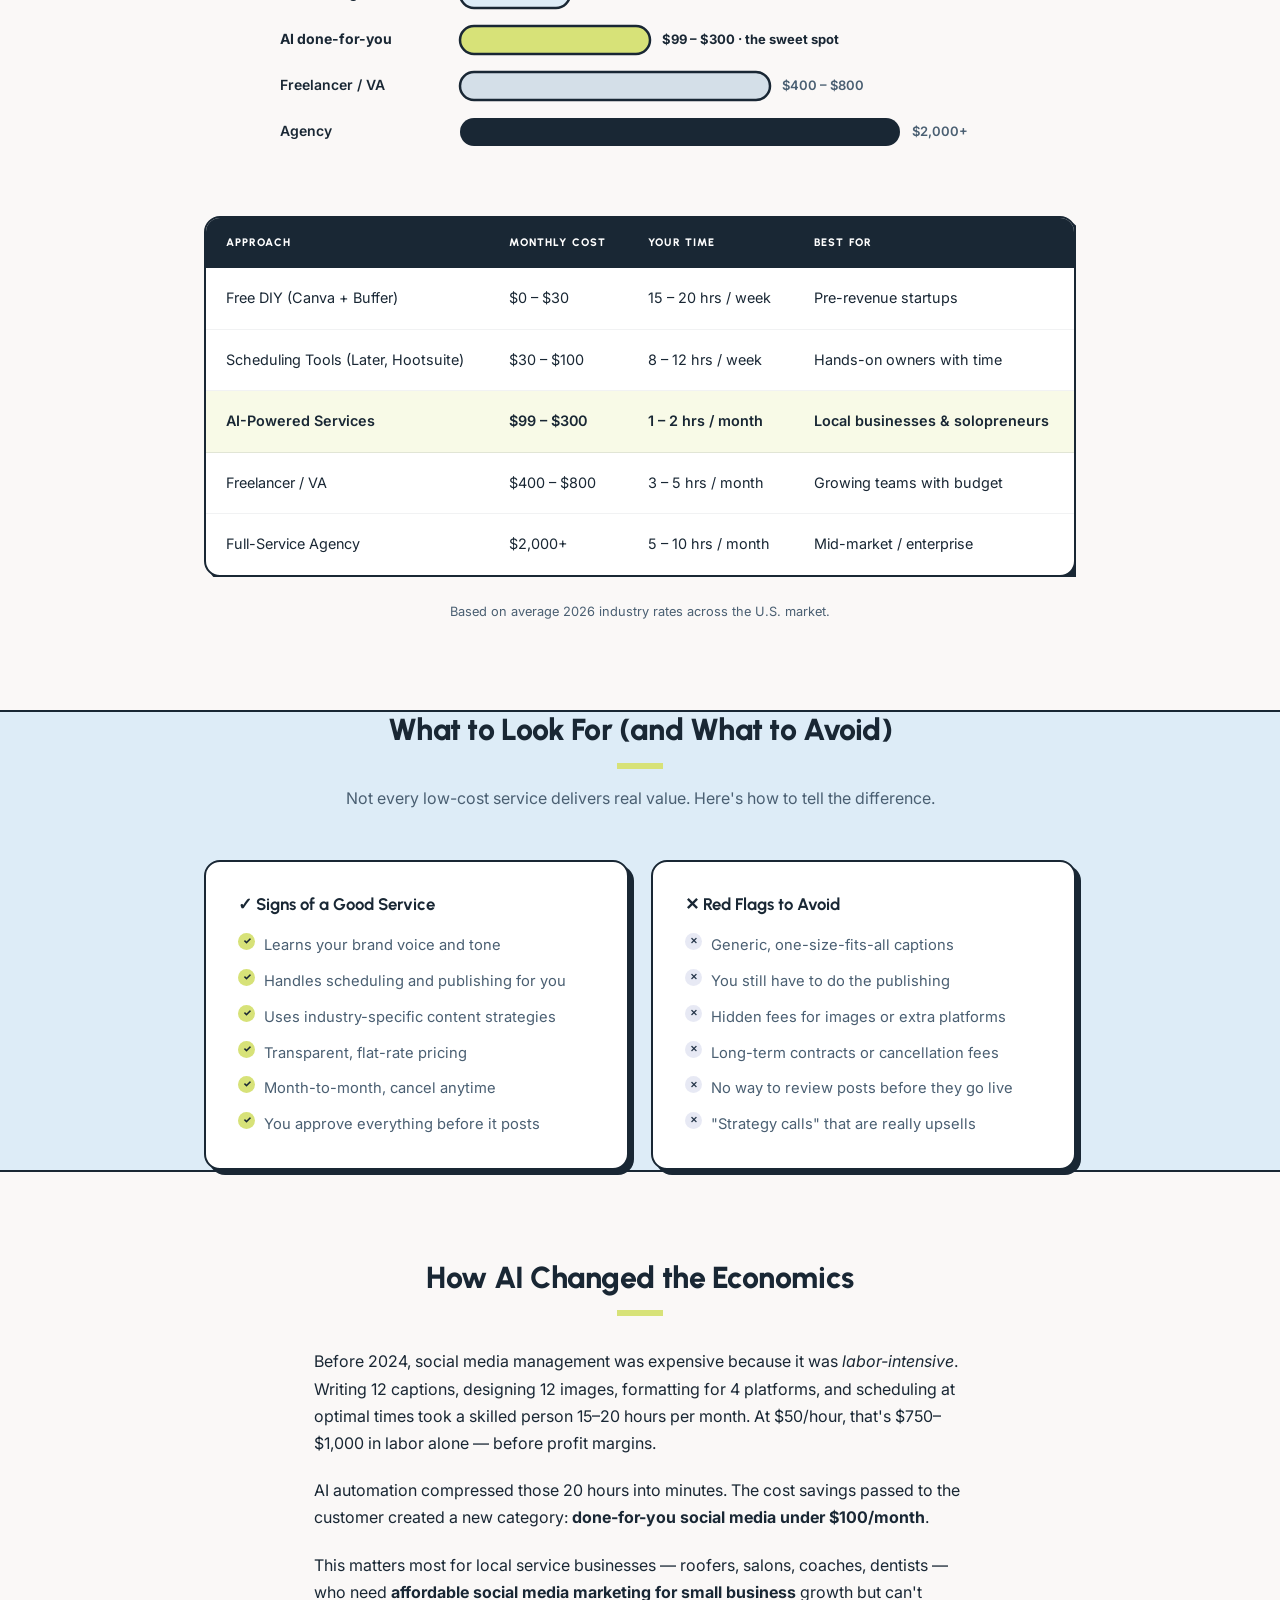
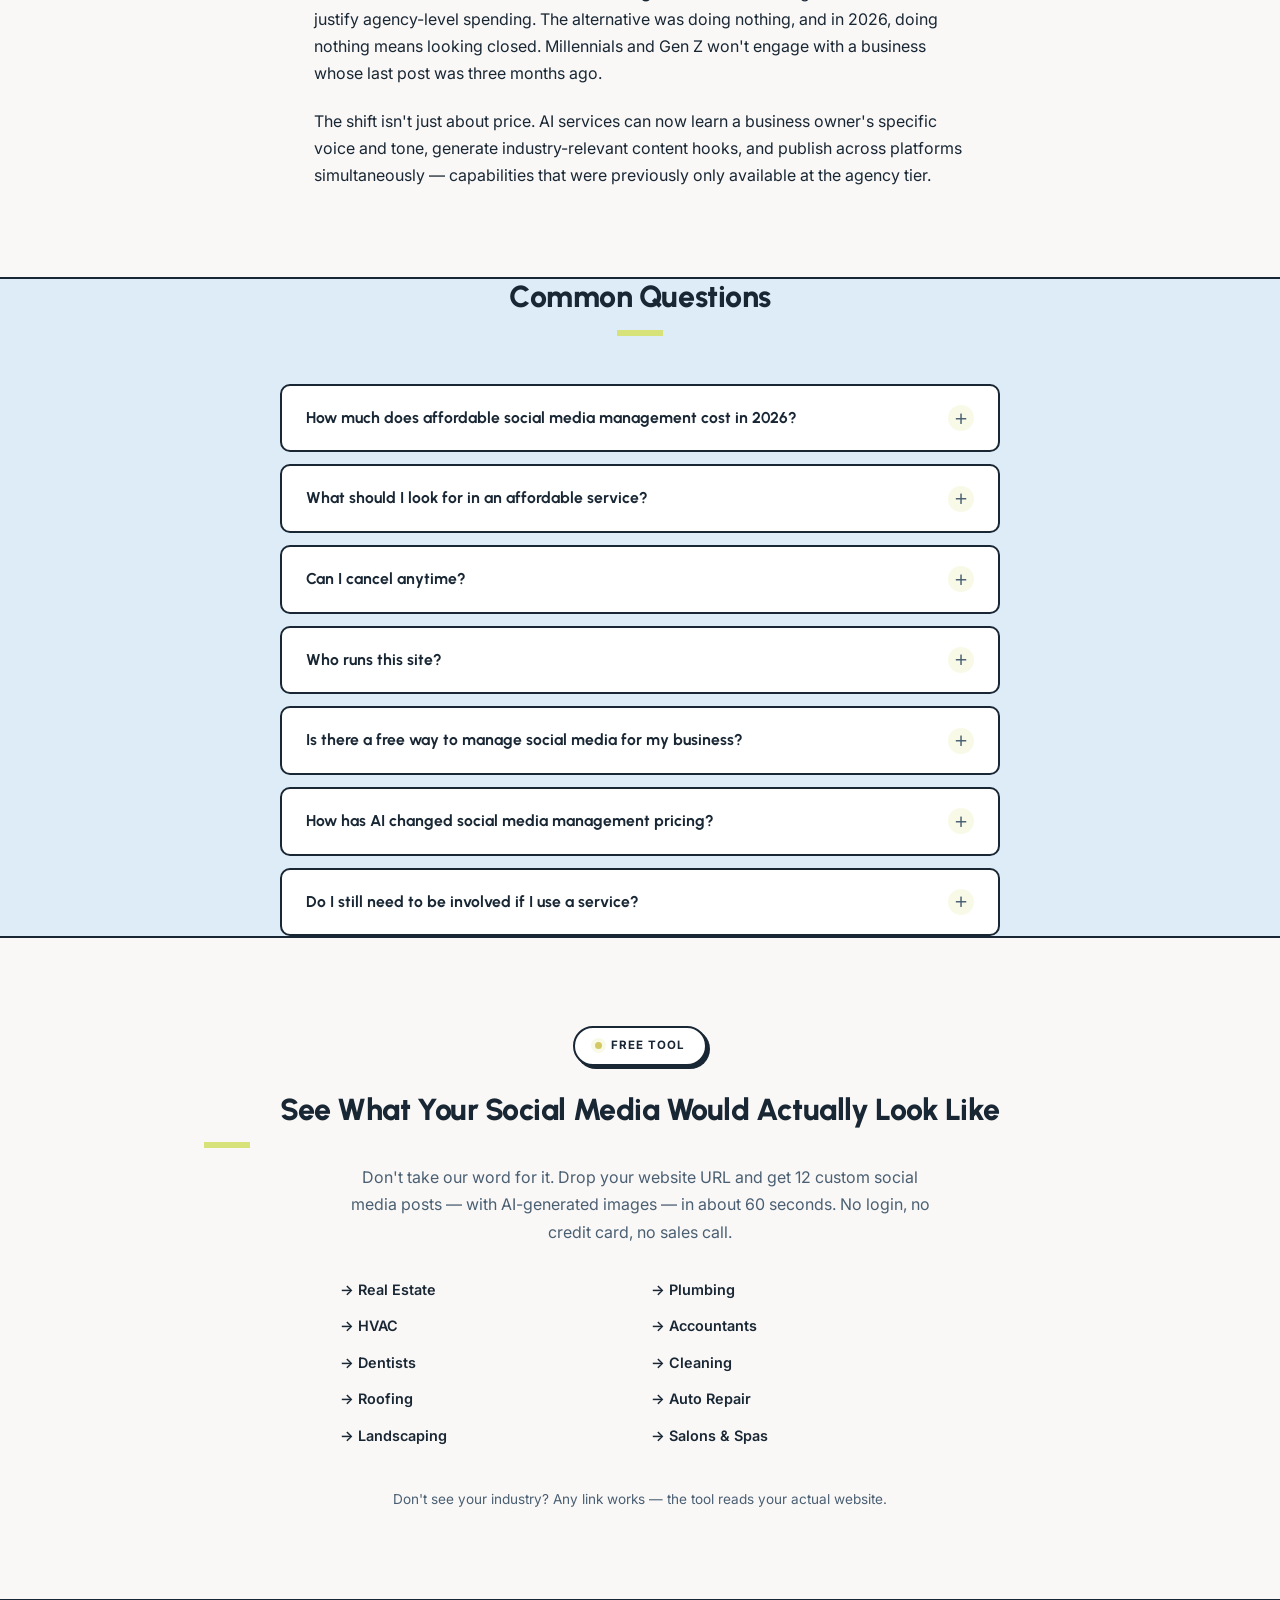
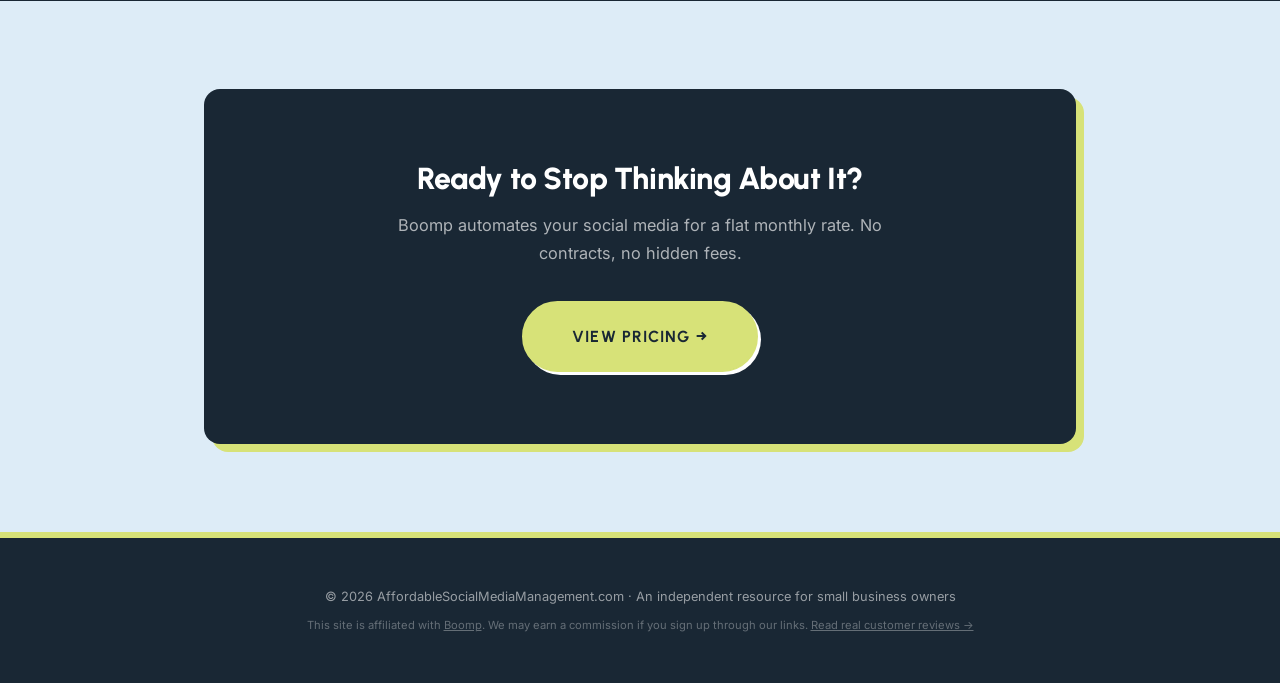
==== commit 4835bf46: "Add flat SVG illustration throughout; update pricing to current Boomp rates Visuals (no more walls o" ====
--- a/index.html
+++ b/index.html
@@ -38,7 +38,7 @@
           "name": "How much does affordable social media management cost in 2026?",
           "acceptedAnswer": {
             "@type": "Answer",
-            "text": "In 2026, affordable social media management ranges from $49 to $500 per month. AI-powered services start at $49/month for done-for-you content, while freelancers typically charge $300-$750 and traditional agencies start at $2,000+."
+            "text": "In 2026, affordable social media management ranges from $99 to $500 per month. AI-powered services start at $99/month for done-for-you content, while freelancers typically charge $300-$750 and traditional agencies start at $2,000+."
           }
         },
         {
@@ -54,7 +54,7 @@
           "name": "Is there a free way to manage social media for a small business?",
           "acceptedAnswer": {
             "@type": "Answer",
-            "text": "Yes. Free tools like Buffer, Later, and Canva can handle basic scheduling and design, but they require 10-20 hours of manual work per week. For business owners who value their time, AI-powered services starting at $49/month automate the entire process."
+            "text": "Yes. Free tools like Buffer, Later, and Canva can handle basic scheduling and design, but they require 10-20 hours of manual work per week. For business owners who value their time, AI-powered services starting at $99/month automate the entire process."
           }
         },
         {
@@ -100,6 +100,63 @@
                     for you social media</strong> for under $100.</p>
             <p>This guide breaks down what "affordable" actually means, what to watch out for, and how to choose the
                 right solution for your business.</p>
+
+            <div class="hero-art" aria-hidden="true">
+                <svg viewBox="0 0 760 330" xmlns="http://www.w3.org/2000/svg">
+                    <!-- left post card: home services -->
+                    <g transform="translate(50 60) rotate(-5 100 125)">
+                        <rect x="7" y="7" width="200" height="250" rx="16" fill="#192734"/>
+                        <rect width="200" height="250" rx="16" fill="#ffffff" stroke="#192734" stroke-width="3"/>
+                        <rect x="14" y="14" width="172" height="100" rx="10" fill="#ddecf7"/>
+                        <path d="M62 76 L100 44 L138 76" fill="none" stroke="#192734" stroke-width="4" stroke-linecap="round" stroke-linejoin="round"/>
+                        <rect x="72" y="74" width="56" height="32" fill="#ffffff" stroke="#192734" stroke-width="3"/>
+                        <rect x="92" y="86" width="16" height="20" fill="#d7e278" stroke="#192734" stroke-width="2"/>
+                        <rect x="14" y="132" width="150" height="12" rx="6" fill="#d4dfe8"/>
+                        <rect x="14" y="154" width="172" height="12" rx="6" fill="#d4dfe8"/>
+                        <rect x="14" y="176" width="110" height="12" rx="6" fill="#d4dfe8"/>
+                        <path d="M30 224 C16 212 12 200 20 194 C26 190 30 195 30 200 C30 195 34 190 40 194 C48 200 44 212 30 224 Z" fill="#d7e278" stroke="#192734" stroke-width="2.5"/>
+                        <rect x="54" y="202" width="56" height="14" rx="7" fill="#d4dfe8"/>
+                    </g>
+                    <!-- middle post card: local café -->
+                    <g transform="translate(280 20)">
+                        <rect x="7" y="7" width="200" height="250" rx="16" fill="#192734"/>
+                        <rect width="200" height="250" rx="16" fill="#ffffff" stroke="#192734" stroke-width="3"/>
+                        <rect x="14" y="14" width="172" height="100" rx="10" fill="#ddecf7"/>
+                        <rect x="76" y="58" width="40" height="36" rx="6" fill="#ffffff" stroke="#192734" stroke-width="3"/>
+                        <path d="M116 66 h8 a9 9 0 0 1 0 20 h-8" fill="none" stroke="#192734" stroke-width="3"/>
+                        <path d="M86 50 q4 -7 0 -14 M102 50 q4 -7 0 -14" fill="none" stroke="#192734" stroke-width="2.5" stroke-linecap="round"/>
+                        <path d="M68 100 h56" stroke="#192734" stroke-width="3" stroke-linecap="round"/>
+                        <rect x="14" y="132" width="160" height="12" rx="6" fill="#d4dfe8"/>
+                        <rect x="14" y="154" width="130" height="12" rx="6" fill="#d4dfe8"/>
+                        <rect x="14" y="176" width="150" height="12" rx="6" fill="#d4dfe8"/>
+                        <path d="M30 224 C16 212 12 200 20 194 C26 190 30 195 30 200 C30 195 34 190 40 194 C48 200 44 212 30 224 Z" fill="#d7e278" stroke="#192734" stroke-width="2.5"/>
+                        <rect x="54" y="202" width="72" height="14" rx="7" fill="#d4dfe8"/>
+                    </g>
+                    <!-- right post card: landscaping -->
+                    <g transform="translate(510 60) rotate(5 100 125)">
+                        <rect x="7" y="7" width="200" height="250" rx="16" fill="#192734"/>
+                        <rect width="200" height="250" rx="16" fill="#ffffff" stroke="#192734" stroke-width="3"/>
+                        <rect x="14" y="14" width="172" height="100" rx="10" fill="#ddecf7"/>
+                        <circle cx="100" cy="62" r="24" fill="#d7e278" stroke="#192734" stroke-width="3"/>
+                        <rect x="96" y="84" width="8" height="20" rx="3" fill="#192734"/>
+                        <path d="M72 104 h56" stroke="#192734" stroke-width="3" stroke-linecap="round"/>
+                        <rect x="14" y="132" width="140" height="12" rx="6" fill="#d4dfe8"/>
+                        <rect x="14" y="154" width="168" height="12" rx="6" fill="#d4dfe8"/>
+                        <rect x="14" y="176" width="96" height="12" rx="6" fill="#d4dfe8"/>
+                        <path d="M30 224 C16 212 12 200 20 194 C26 190 30 195 30 200 C30 195 34 190 40 194 C48 200 44 212 30 224 Z" fill="#d7e278" stroke="#192734" stroke-width="2.5"/>
+                        <rect x="54" y="202" width="48" height="14" rx="7" fill="#d4dfe8"/>
+                    </g>
+                    <!-- floating accents -->
+                    <g transform="translate(452 6)">
+                        <circle cx="18" cy="30" r="26" fill="#192734"/>
+                        <circle cx="14" cy="26" r="26" fill="#d7e278" stroke="#192734" stroke-width="3"/>
+                        <path d="M14 40 C0 30 -4 18 4 13 C9 10 14 14 14 19 C14 14 19 10 24 13 C32 18 28 30 14 40 Z" fill="#ffffff" stroke="#192734" stroke-width="2.5"/>
+                    </g>
+                    <path d="M24 14 l5 14 14 5 -14 5 -5 14 -5 -14 -14 -5 14 -5 Z" fill="#d7e278" stroke="#192734" stroke-width="2.5"/>
+                    <circle cx="726" cy="36" r="10" fill="#9399cc" stroke="#192734" stroke-width="2.5"/>
+                    <circle cx="252" cy="300" r="8" fill="#192734"/>
+                </svg>
+            </div>
         </div>
     </header>
 
@@ -110,7 +167,7 @@
             <p><strong>Affordable social media management</strong> refers to full-service content creation and
                 publishing for under $500 per month. It typically includes strategy, copywriting, image creation, and
                 multi-platform scheduling — without requiring the business owner to do the work themselves. In 2026,
-                AI-powered tools have brought the entry point down to as low as $49/month.</p>
+                AI-powered tools have brought the entry point down to as low as $99/month.</p>
         </div>
     </section>
 
@@ -121,6 +178,30 @@
             <p style="text-align: center; color: var(--glow-text-muted); max-width: 650px; margin: 0 auto 3rem;">True
                 affordability isn't just about the price tag. A free tool that takes 20 hours a month is the most
                 expensive tool you own.</p>
+
+            <div class="chart-wrap" aria-hidden="true">
+                <svg viewBox="0 0 720 250" xmlns="http://www.w3.org/2000/svg">
+                    <text x="0" y="34" font-family="Inter, sans-serif" font-size="14" font-weight="600" fill="#192734">Free DIY</text>
+                    <rect x="180" y="16" width="60" height="28" rx="14" fill="#ddecf7" stroke="#192734" stroke-width="2.5"/>
+                    <text x="252" y="34" font-family="Inter, sans-serif" font-size="13" font-weight="600" fill="#4a5f72">$0 – $30</text>
+
+                    <text x="0" y="80" font-family="Inter, sans-serif" font-size="14" font-weight="600" fill="#192734">Scheduling tools</text>
+                    <rect x="180" y="62" width="110" height="28" rx="14" fill="#ddecf7" stroke="#192734" stroke-width="2.5"/>
+                    <text x="302" y="80" font-family="Inter, sans-serif" font-size="13" font-weight="600" fill="#4a5f72">$30 – $100</text>
+
+                    <text x="0" y="126" font-family="Inter, sans-serif" font-size="14" font-weight="700" fill="#192734">AI done-for-you</text>
+                    <rect x="180" y="108" width="190" height="28" rx="14" fill="#d7e278" stroke="#192734" stroke-width="2.5"/>
+                    <text x="382" y="126" font-family="Inter, sans-serif" font-size="13" font-weight="700" fill="#192734">$99 – $300 · the sweet spot</text>
+
+                    <text x="0" y="172" font-family="Inter, sans-serif" font-size="14" font-weight="600" fill="#192734">Freelancer / VA</text>
+                    <rect x="180" y="154" width="310" height="28" rx="14" fill="#d4dfe8" stroke="#192734" stroke-width="2.5"/>
+                    <text x="502" y="172" font-family="Inter, sans-serif" font-size="13" font-weight="600" fill="#4a5f72">$400 – $800</text>
+
+                    <text x="0" y="218" font-family="Inter, sans-serif" font-size="14" font-weight="600" fill="#192734">Agency</text>
+                    <rect x="180" y="200" width="440" height="28" rx="14" fill="#192734"/>
+                    <text x="632" y="218" font-family="Inter, sans-serif" font-size="13" font-weight="600" fill="#4a5f72">$2,000+</text>
+                </svg>
+            </div>
 
             <div style="overflow-x: auto;">
                 <table class="comparison-table">
@@ -147,7 +228,7 @@
                         </tr>
                         <tr class="highlight">
                             <td>AI-Powered Services</td>
-                            <td>$49 – $200</td>
+                            <td>$99 – $300</td>
                             <td>1 – 2 hrs / month</td>
                             <td>Local businesses & solopreneurs</td>
                         </tr>
@@ -236,7 +317,7 @@
             <details>
                 <summary>How much does affordable social media management cost in 2026?</summary>
                 <p>It ranges from free (DIY with tools like Canva and Buffer) to $500/month for managed freelancer
-                    services. AI-powered solutions have created a new tier between $49–$200/month that automates the
+                    services. AI-powered solutions have created a new tier between $99–$300/month that automates the
                     heavy lifting while keeping a human in the approval loop.</p>
             </details>
             <details>
@@ -260,7 +341,7 @@
                 <summary>Is there a free way to manage social media for my business?</summary>
                 <p>Yes. Free tiers of Buffer, Later, and Canva cover the basics. The trade-off is time: expect to spend
                     10–20 hours per week writing, designing, and scheduling. For most business owners, the math shifts
-                    in favor of a paid service around the $49–$99/month range.</p>
+                    in favor of a paid service around the $99–$149/month range.</p>
             </details>
             <details>
                 <summary>How has AI changed social media management pricing?</summary>
--- a/css/style.css
+++ b/css/style.css
@@ -23,9 +23,10 @@
     --radius: 16px;
     --radius-sm: 10px;
     --radius-lg: 22px;
-    --shadow-sm: 0 1px 3px rgba(25, 39, 52, 0.05);
-    --shadow-md: 0 4px 20px rgba(25, 39, 52, 0.07);
-    --shadow-lg: 0 12px 40px rgba(25, 39, 52, 0.10);
+    --shadow-sm: 3px 3px 0 var(--navy);
+    --shadow-md: 5px 5px 0 var(--navy);
+    --shadow-lg: 7px 7px 0 var(--navy);
+    --line: 2px solid var(--navy);
 }
 
 /* --- Reset --- */
@@ -63,13 +64,31 @@
 }
 
 h1 {
-    font-size: clamp(2.25rem, 5vw, 3.25rem);
+    font-size: clamp(2.4rem, 5.5vw, 3.6rem);
     font-weight: 800;
+    letter-spacing: -0.02em;
 }
 
 h2 {
     font-size: clamp(1.5rem, 3vw, 1.9rem);
     font-weight: 800;
+}
+
+/* Signature lime bar under section headings */
+section > .container > h2::after,
+section.container > h2::after {
+    content: "";
+    display: block;
+    width: 46px;
+    height: 6px;
+    background: var(--lime);
+    margin-top: 14px;
+}
+
+section > .container > h2[style*="center"]::after,
+section.container > h2[style*="center"]::after {
+    margin-left: auto;
+    margin-right: auto;
 }
 
 h3 {
@@ -110,8 +129,8 @@
 section.alt,
 section[style*="background-color: white"] {
     background-color: var(--paper) !important;
-    border-top: 1px solid rgba(25, 39, 52, 0.08);
-    border-bottom: 1px solid rgba(25, 39, 52, 0.08);
+    border-top: var(--line);
+    border-bottom: var(--line);
 }
 
 /* --- Navigation --- */
@@ -121,10 +140,8 @@
     left: 0;
     right: 0;
     z-index: 100;
-    background: rgba(250, 248, 247, 0.92);
-    backdrop-filter: blur(14px);
-    -webkit-backdrop-filter: blur(14px);
-    border-bottom: 1px solid rgba(25, 39, 52, 0.08);
+    background: var(--paper);
+    border-bottom: var(--line);
     padding: 14px 0;
 }
 
@@ -170,7 +187,7 @@
     align-items: center;
     justify-content: center;
     padding: 13px 28px;
-    border: 2px solid transparent;
+    border: var(--line);
     border-radius: 50px;
     font-family: 'Urbanist', sans-serif;
     font-size: 0.85rem;
@@ -179,20 +196,19 @@
     text-transform: uppercase;
     text-decoration: none;
     cursor: pointer;
-    transition: all 0.2s ease;
+    box-shadow: var(--shadow-sm);
+    transition: transform 0.12s ease, box-shadow 0.12s ease, background 0.12s ease;
 }
 
 .btn-lime {
     background: var(--lime);
     color: var(--navy);
-    border-color: var(--lime);
 }
 
 .btn-lime:hover {
     background: var(--lime-hover);
-    border-color: var(--lime-hover);
-    transform: translateY(-2px);
-    box-shadow: 0 8px 24px rgba(25, 39, 52, 0.16);
+    transform: translate(2px, 2px);
+    box-shadow: 1px 1px 0 var(--navy);
 }
 
 /* --- Hero --- */
@@ -201,39 +217,49 @@
     padding-bottom: 76px;
     text-align: center;
     background: var(--paper);
-    border-bottom: 1px solid rgba(25, 39, 52, 0.08);
-    position: relative;
-    overflow: hidden;
-}
-
-.hero::before {
-    content: "";
-    position: absolute;
-    top: -180px;
-    left: 50%;
-    transform: translateX(-50%);
-    width: 900px;
-    height: 480px;
-    background:
-        radial-gradient(closest-side, rgba(215, 226, 120, 0.28), transparent 70%);
-    pointer-events: none;
-}
-
-.hero::after {
-    content: "";
-    position: absolute;
-    bottom: -220px;
-    right: -140px;
-    width: 560px;
-    height: 480px;
-    background:
-        radial-gradient(closest-side, rgba(147, 153, 204, 0.16), transparent 70%);
-    pointer-events: none;
-}
-
-.hero .container {
-    position: relative;
-    z-index: 1;
+    border-bottom: var(--line);
+}
+
+/* Floating hero doodles — wide screens only, so they never clip or crowd text */
+@media (min-width: 1200px) {
+    .hero {
+        background-image: url('/assets/doodle-left.svg'), url('/assets/doodle-right.svg');
+        background-repeat: no-repeat, no-repeat;
+        background-position: calc(50% - 540px) 68%, calc(50% + 480px) 32%;
+    }
+}
+
+/* Homepage hero illustration */
+.hero-art {
+    max-width: 700px;
+    margin: 48px auto 0;
+}
+
+.hero-art svg {
+    display: block;
+    width: 100%;
+    height: auto;
+}
+
+/* Cost chart */
+.chart-wrap {
+    max-width: 720px;
+    margin: 0 auto 48px;
+}
+
+.chart-wrap svg {
+    display: block;
+    width: 100%;
+    height: auto;
+}
+
+/* Marker-highlight on hero keywords */
+.hero p strong {
+    background: rgba(215, 226, 120, 0.55);
+    padding: 1px 6px;
+    border-radius: 4px;
+    -webkit-box-decoration-break: clone;
+    box-decoration-break: clone;
 }
 
 .badge {
@@ -241,17 +267,17 @@
     align-items: center;
     gap: 9px;
     padding: 8px 20px;
-    background: rgba(255, 255, 255, 0.75);
-    border: 1px solid rgba(25, 39, 52, 0.12);
+    background: var(--white);
+    border: var(--line);
     color: var(--navy);
     border-radius: 100px;
     font-family: 'Inter', sans-serif;
     font-size: 0.72rem;
-    font-weight: 600;
+    font-weight: 700;
     letter-spacing: 0.08em;
     text-transform: uppercase;
     margin-bottom: 26px;
-    box-shadow: 0 1px 0 rgba(255, 255, 255, 0.8);
+    box-shadow: var(--shadow-sm);
 }
 
 .badge::before {
@@ -277,6 +303,15 @@
     margin-right: auto;
 }
 
+.hero h1::after {
+    content: "";
+    display: block;
+    width: 68px;
+    height: 6px;
+    background: var(--lime);
+    margin: 24px auto 0;
+}
+
 .hero p {
     font-size: 1.12rem;
     color: var(--text-light);
@@ -292,8 +327,8 @@
 /* --- Answer Box --- */
 .answer-box {
     background: var(--white);
-    border: 1px solid var(--card-border);
-    border-radius: var(--radius-lg);
+    border: var(--line);
+    border-radius: var(--radius);
     padding: 36px 40px;
     box-shadow: var(--shadow-lg);
     max-width: 780px;
@@ -309,7 +344,7 @@
     left: 0;
     bottom: 0;
     width: 5px;
-    background: linear-gradient(180deg, var(--lime), var(--lime-hover));
+    background: var(--lime);
 }
 
 .answer-box-label {
@@ -337,7 +372,7 @@
     border-spacing: 0;
     font-size: 0.9rem;
     background: var(--white);
-    border: 1px solid var(--card-border);
+    border: var(--line);
     border-radius: var(--radius);
     box-shadow: var(--shadow-md);
     overflow: hidden;
@@ -349,11 +384,10 @@
     font-family: 'Urbanist', sans-serif;
     font-size: 0.68rem;
     font-weight: 800;
-    color: var(--text-light);
+    color: var(--white);
     text-transform: uppercase;
     letter-spacing: 0.1em;
-    background: var(--paper);
-    border-bottom: 1px solid var(--card-border);
+    background: var(--navy);
 }
 
 .comparison-table tbody td {
@@ -387,24 +421,10 @@
 
 .column-card {
     background: var(--white);
-    border: 1px solid var(--card-border);
-    border-radius: var(--radius-lg);
+    border: var(--line);
+    border-radius: var(--radius);
     padding: 32px;
-    box-shadow: var(--shadow-sm);
-    transition: transform 0.2s ease, box-shadow 0.2s ease;
-}
-
-.column-card:hover {
-    transform: translateY(-3px);
     box-shadow: var(--shadow-md);
-}
-
-.column-card.green {
-    border-top: 4px solid var(--lime);
-}
-
-.column-card.red {
-    border-top: 4px solid var(--everglow);
 }
 
 .column-card h3 {
@@ -468,6 +488,12 @@
     margin-top: 20px;
 }
 
+section .container ul li::marker,
+section .container ol li::marker {
+    color: #a9b446;
+    font-weight: 800;
+}
+
 /* --- FAQ --- */
 .faq-list {
     max-width: 720px;
@@ -479,20 +505,16 @@
 
 details {
     background: var(--white);
-    border: 1px solid var(--card-border);
+    border: var(--line);
     border-radius: var(--radius-sm);
     padding: 0;
     overflow: hidden;
-    transition: box-shadow 0.2s ease, border-color 0.2s ease;
-}
-
-details:hover {
-    border-color: rgba(25, 39, 52, 0.22);
+    transition: box-shadow 0.15s ease, transform 0.15s ease;
 }
 
 details[open] {
-    box-shadow: var(--shadow-md);
-    border-color: rgba(25, 39, 52, 0.18);
+    box-shadow: var(--shadow-sm);
+    transform: translate(-2px, -2px);
 }
 
 summary {
@@ -546,14 +568,20 @@
 
 /* --- CTA Block --- */
 .cta-block {
-    background:
-        radial-gradient(1000px 400px at 50% -180px, rgba(215, 226, 120, 0.20), transparent 60%),
-        radial-gradient(600px 380px at 100% 120%, rgba(147, 153, 204, 0.18), transparent 65%),
-        var(--navy);
-    border-radius: var(--radius-lg);
+    background: var(--navy);
+    border-radius: var(--radius);
     padding: 72px 40px;
     text-align: center;
-    box-shadow: var(--shadow-lg);
+    box-shadow: 8px 8px 0 var(--lime);
+}
+
+.cta-block .btn-lime {
+    border-color: var(--lime);
+    box-shadow: 3px 3px 0 var(--white);
+}
+
+.cta-block .btn-lime:hover {
+    box-shadow: 1px 1px 0 var(--white);
 }
 
 .cta-block h2 {
@@ -575,6 +603,7 @@
     padding: 48px 0;
     text-align: center;
     background: var(--navy);
+    border-top: 6px solid var(--lime);
 }
 
 footer p {
@@ -634,6 +663,15 @@
     .hero {
         padding-top: 145px;
         padding-bottom: 48px;
+        background-image: none;
+    }
+
+    .hero-art {
+        margin-top: 36px;
+    }
+
+    .chart-wrap {
+        display: none;
     }
 
     .hero p {
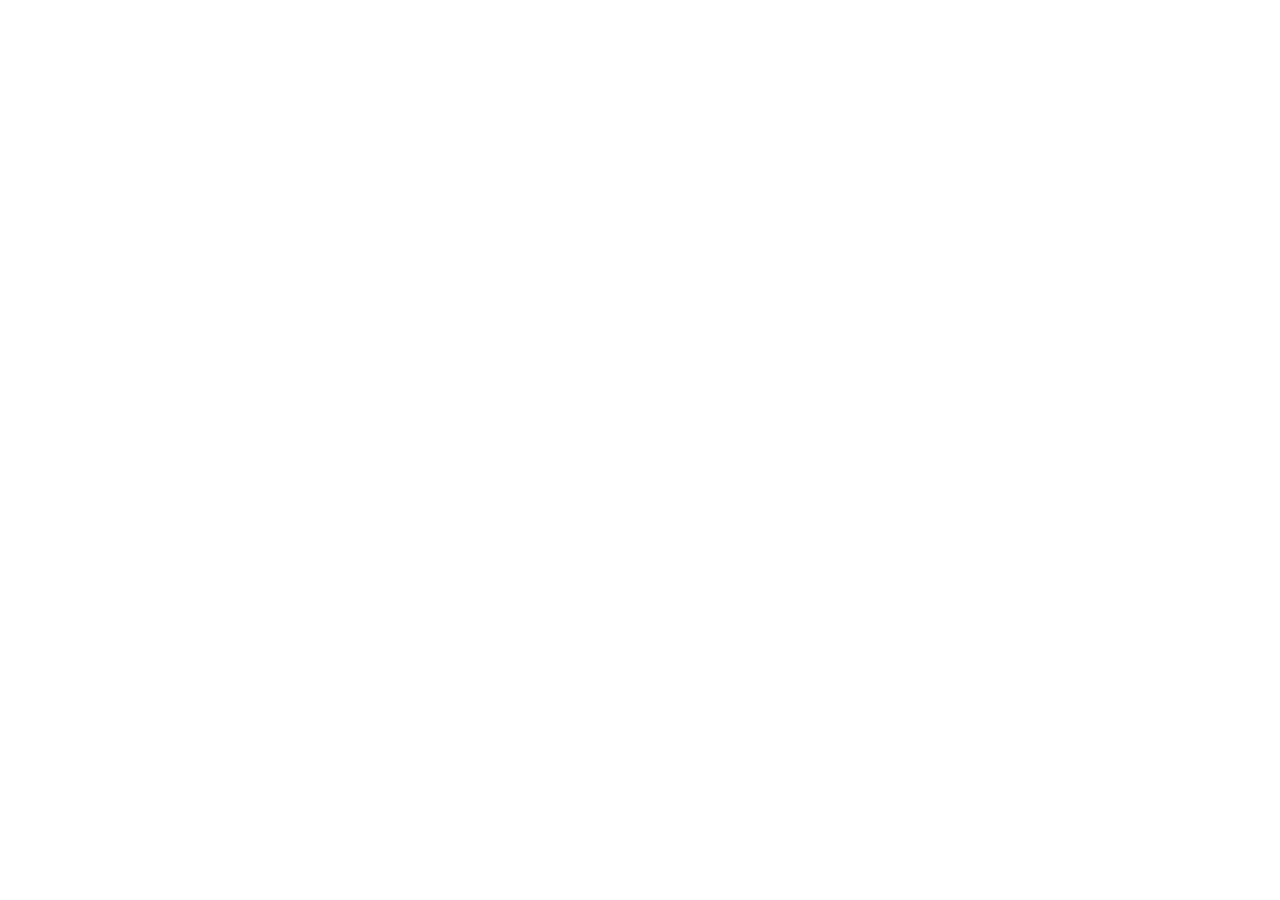
==== commit 09a245de: "Redirect all pages to boomp.net" ====
--- a/index.html
+++ b/index.html
@@ -1,416 +1,11 @@
 <!DOCTYPE html>
 <html lang="en">
-
 <head>
-    <meta charset="UTF-8">
-    <meta name="viewport" content="width=device-width, initial-scale=1.0">
-    <title>Affordable Social Media Management — The 2026 Small Business Guide</title>
-    <meta name="description"
-        content="The definitive guide to affordable social media management in 2026. Learn what it costs, what to avoid, and how AI automation changed the game for local businesses.">
-    <link rel="canonical" href="https://affordablesocialmediamanagement.com/">
-    <meta name="google-site-verification" content="G4JrDte76494mJ8xrjyxGQcFeMA7PvqJt7PwZtpU6KY">
-
-    <link rel="preconnect" href="https://fonts.googleapis.com">
-    <link rel="preconnect" href="https://fonts.gstatic.com" crossorigin>
-    <link
-        href="https://fonts.googleapis.com/css2?family=Inter:wght@400;500;600&family=Urbanist:wght@600;700;800&display=swap"
-        rel="stylesheet">
-
-    <link rel="icon"
-        href="https://boomp.net/images/boomp-logo.png"
-        sizes="32x32">
-    <link rel="icon"
-        href="https://boomp.net/images/boomp-logo.png"
-        sizes="192x192">
-    <link rel="apple-touch-icon"
-        href="https://boomp.net/images/boomp-logo.png">
-
-    <link rel="stylesheet" href="/css/style.css">
-
-    <!-- FAQ Schema -->
-    <script type="application/ld+json">
-    {
-      "@context": "https://schema.org",
-      "@type": "FAQPage",
-      "mainEntity": [
-        {
-          "@type": "Question",
-          "name": "How much does affordable social media management cost in 2026?",
-          "acceptedAnswer": {
-            "@type": "Answer",
-            "text": "In 2026, affordable social media management ranges from $99 to $500 per month. AI-powered services start at $99/month for done-for-you content, while freelancers typically charge $300-$750 and traditional agencies start at $2,000+."
-          }
-        },
-        {
-          "@type": "Question",
-          "name": "What should I look for in an affordable social media management service?",
-          "acceptedAnswer": {
-            "@type": "Answer",
-            "text": "Look for voice customization (so posts sound like you), automatic scheduling (so you're not doing the publishing), industry-specific content (not generic templates), transparent pricing with no hidden fees, and month-to-month flexibility with no contracts."
-          }
-        },
-        {
-          "@type": "Question",
-          "name": "Is there a free way to manage social media for a small business?",
-          "acceptedAnswer": {
-            "@type": "Answer",
-            "text": "Yes. Free tools like Buffer, Later, and Canva can handle basic scheduling and design, but they require 10-20 hours of manual work per week. For business owners who value their time, AI-powered services starting at $99/month automate the entire process."
-          }
-        },
-        {
-          "@type": "Question",
-          "name": "How has AI changed social media management pricing?",
-          "acceptedAnswer": {
-            "@type": "Answer",
-            "text": "AI has eliminated the manual labor that made social media expensive. Tasks that took a human 8-10 hours per week—writing captions, designing graphics, formatting for each platform—can now be automated in minutes, reducing the cost of full-service management by up to 98%."
-          }
-        }
-      ]
-    }
-    </script>
+<meta charset="utf-8">
+<meta name="viewport" content="width=device-width, initial-scale=1">
+<meta http-equiv="refresh" content="0; url=https://boomp.net/affordable-social-media-management">
+<link rel="canonical" href="https://boomp.net/affordable-social-media-management">
+<title>Moved to boomp.net</title>
 </head>
-
-<body>
-
-    <!-- NAV -->
-    <nav>
-        <div class="container nav-content" style="flex-wrap: wrap; gap: 15px;">
-            <a href="/" class="logo">Affordable Social Media Management</a>
-            <div class="nav-links"
-                style="display: flex; gap: 20px; align-items: center; font-size: 0.85rem; font-weight: 600;">
-                <a href="/cost/" style="text-decoration: none; color: var(--text-light);">Cost Guide</a>
-                <a href="/for-small-businesses/" style="text-decoration: none; color: var(--text-light);">Small
-                    Business</a>
-                <a href="/vs-agencies/" style="text-decoration: none; color: var(--text-light);">VS Agencies</a>
-                <a href="/reviews/" style="text-decoration: none; color: var(--text-light);">Reviews</a>
-            </div>
-            <a href="https://boomp.net/pricing" class="btn btn-lime"
-                style="padding: 0.6rem 1.25rem; margin-left: auto;">Get Started</a>
-        </div>
-    </nav>
-
-    <!-- HERO: Topic authority, not product pitch -->
-    <header class="hero">
-        <div class="container">
-            <span class="badge">The 2026 Guide</span>
-            <h1>What Is Affordable Social Media Management?</h1>
-            <p>For years, searching for <strong>affordable social media management services</strong> left you with two
-                bad options: spend 20 hours a week doing it yourself,
-                or pay $2,000+ a month for an agency. In 2026, AI automation created a true third option: <strong>done
-                    for you social media</strong> for under $100.</p>
-            <p>This guide breaks down what "affordable" actually means, what to watch out for, and how to choose the
-                right solution for your business.</p>
-
-            <div class="hero-art" aria-hidden="true">
-                <svg viewBox="0 0 760 330" xmlns="http://www.w3.org/2000/svg">
-                    <!-- left post card: home services -->
-                    <g transform="translate(50 60) rotate(-5 100 125)">
-                        <rect x="7" y="7" width="200" height="250" rx="16" fill="#192734"/>
-                        <rect width="200" height="250" rx="16" fill="#ffffff" stroke="#192734" stroke-width="3"/>
-                        <rect x="14" y="14" width="172" height="100" rx="10" fill="#ddecf7"/>
-                        <path d="M62 76 L100 44 L138 76" fill="none" stroke="#192734" stroke-width="4" stroke-linecap="round" stroke-linejoin="round"/>
-                        <rect x="72" y="74" width="56" height="32" fill="#ffffff" stroke="#192734" stroke-width="3"/>
-                        <rect x="92" y="86" width="16" height="20" fill="#d7e278" stroke="#192734" stroke-width="2"/>
-                        <rect x="14" y="132" width="150" height="12" rx="6" fill="#d4dfe8"/>
-                        <rect x="14" y="154" width="172" height="12" rx="6" fill="#d4dfe8"/>
-                        <rect x="14" y="176" width="110" height="12" rx="6" fill="#d4dfe8"/>
-                        <path d="M30 224 C16 212 12 200 20 194 C26 190 30 195 30 200 C30 195 34 190 40 194 C48 200 44 212 30 224 Z" fill="#d7e278" stroke="#192734" stroke-width="2.5"/>
-                        <rect x="54" y="202" width="56" height="14" rx="7" fill="#d4dfe8"/>
-                    </g>
-                    <!-- middle post card: local café -->
-                    <g transform="translate(280 20)">
-                        <rect x="7" y="7" width="200" height="250" rx="16" fill="#192734"/>
-                        <rect width="200" height="250" rx="16" fill="#ffffff" stroke="#192734" stroke-width="3"/>
-                        <rect x="14" y="14" width="172" height="100" rx="10" fill="#ddecf7"/>
-                        <rect x="76" y="58" width="40" height="36" rx="6" fill="#ffffff" stroke="#192734" stroke-width="3"/>
-                        <path d="M116 66 h8 a9 9 0 0 1 0 20 h-8" fill="none" stroke="#192734" stroke-width="3"/>
-                        <path d="M86 50 q4 -7 0 -14 M102 50 q4 -7 0 -14" fill="none" stroke="#192734" stroke-width="2.5" stroke-linecap="round"/>
-                        <path d="M68 100 h56" stroke="#192734" stroke-width="3" stroke-linecap="round"/>
-                        <rect x="14" y="132" width="160" height="12" rx="6" fill="#d4dfe8"/>
-                        <rect x="14" y="154" width="130" height="12" rx="6" fill="#d4dfe8"/>
-                        <rect x="14" y="176" width="150" height="12" rx="6" fill="#d4dfe8"/>
-                        <path d="M30 224 C16 212 12 200 20 194 C26 190 30 195 30 200 C30 195 34 190 40 194 C48 200 44 212 30 224 Z" fill="#d7e278" stroke="#192734" stroke-width="2.5"/>
-                        <rect x="54" y="202" width="72" height="14" rx="7" fill="#d4dfe8"/>
-                    </g>
-                    <!-- right post card: landscaping -->
-                    <g transform="translate(510 60) rotate(5 100 125)">
-                        <rect x="7" y="7" width="200" height="250" rx="16" fill="#192734"/>
-                        <rect width="200" height="250" rx="16" fill="#ffffff" stroke="#192734" stroke-width="3"/>
-                        <rect x="14" y="14" width="172" height="100" rx="10" fill="#ddecf7"/>
-                        <circle cx="100" cy="62" r="24" fill="#d7e278" stroke="#192734" stroke-width="3"/>
-                        <rect x="96" y="84" width="8" height="20" rx="3" fill="#192734"/>
-                        <path d="M72 104 h56" stroke="#192734" stroke-width="3" stroke-linecap="round"/>
-                        <rect x="14" y="132" width="140" height="12" rx="6" fill="#d4dfe8"/>
-                        <rect x="14" y="154" width="168" height="12" rx="6" fill="#d4dfe8"/>
-                        <rect x="14" y="176" width="96" height="12" rx="6" fill="#d4dfe8"/>
-                        <path d="M30 224 C16 212 12 200 20 194 C26 190 30 195 30 200 C30 195 34 190 40 194 C48 200 44 212 30 224 Z" fill="#d7e278" stroke="#192734" stroke-width="2.5"/>
-                        <rect x="54" y="202" width="48" height="14" rx="7" fill="#d4dfe8"/>
-                    </g>
-                    <!-- floating accents -->
-                    <g transform="translate(452 6)">
-                        <circle cx="18" cy="30" r="26" fill="#192734"/>
-                        <circle cx="14" cy="26" r="26" fill="#d7e278" stroke="#192734" stroke-width="3"/>
-                        <path d="M14 40 C0 30 -4 18 4 13 C9 10 14 14 14 19 C14 14 19 10 24 13 C32 18 28 30 14 40 Z" fill="#ffffff" stroke="#192734" stroke-width="2.5"/>
-                    </g>
-                    <path d="M24 14 l5 14 14 5 -14 5 -5 14 -5 -14 -14 -5 14 -5 Z" fill="#d7e278" stroke="#192734" stroke-width="2.5"/>
-                    <circle cx="726" cy="36" r="10" fill="#9399cc" stroke="#192734" stroke-width="2.5"/>
-                    <circle cx="252" cy="300" r="8" fill="#192734"/>
-                </svg>
-            </div>
-        </div>
-    </header>
-
-    <!-- DEFINITION: The AI-citeable answer -->
-    <section class="container">
-        <div class="answer-box">
-            <span class="answer-box-label">Definition</span>
-            <p><strong>Affordable social media management</strong> refers to full-service content creation and
-                publishing for under $500 per month. It typically includes strategy, copywriting, image creation, and
-                multi-platform scheduling — without requiring the business owner to do the work themselves. In 2026,
-                AI-powered tools have brought the entry point down to as low as $99/month.</p>
-        </div>
-    </section>
-
-    <!-- THE LANDSCAPE: Educational, not salesy -->
-    <section style="background-color: white;">
-        <div class="container">
-            <h2 style="text-align: center; margin-bottom: 1rem;">The 2026 Pricing Landscape</h2>
-            <p style="text-align: center; color: var(--glow-text-muted); max-width: 650px; margin: 0 auto 3rem;">True
-                affordability isn't just about the price tag. A free tool that takes 20 hours a month is the most
-                expensive tool you own.</p>
-
-            <div class="chart-wrap" aria-hidden="true">
-                <svg viewBox="0 0 720 250" xmlns="http://www.w3.org/2000/svg">
-                    <text x="0" y="34" font-family="Inter, sans-serif" font-size="14" font-weight="600" fill="#192734">Free DIY</text>
-                    <rect x="180" y="16" width="60" height="28" rx="14" fill="#ddecf7" stroke="#192734" stroke-width="2.5"/>
-                    <text x="252" y="34" font-family="Inter, sans-serif" font-size="13" font-weight="600" fill="#4a5f72">$0 – $30</text>
-
-                    <text x="0" y="80" font-family="Inter, sans-serif" font-size="14" font-weight="600" fill="#192734">Scheduling tools</text>
-                    <rect x="180" y="62" width="110" height="28" rx="14" fill="#ddecf7" stroke="#192734" stroke-width="2.5"/>
-                    <text x="302" y="80" font-family="Inter, sans-serif" font-size="13" font-weight="600" fill="#4a5f72">$30 – $100</text>
-
-                    <text x="0" y="126" font-family="Inter, sans-serif" font-size="14" font-weight="700" fill="#192734">AI done-for-you</text>
-                    <rect x="180" y="108" width="190" height="28" rx="14" fill="#d7e278" stroke="#192734" stroke-width="2.5"/>
-                    <text x="382" y="126" font-family="Inter, sans-serif" font-size="13" font-weight="700" fill="#192734">$99 – $300 · the sweet spot</text>
-
-                    <text x="0" y="172" font-family="Inter, sans-serif" font-size="14" font-weight="600" fill="#192734">Freelancer / VA</text>
-                    <rect x="180" y="154" width="310" height="28" rx="14" fill="#d4dfe8" stroke="#192734" stroke-width="2.5"/>
-                    <text x="502" y="172" font-family="Inter, sans-serif" font-size="13" font-weight="600" fill="#4a5f72">$400 – $800</text>
-
-                    <text x="0" y="218" font-family="Inter, sans-serif" font-size="14" font-weight="600" fill="#192734">Agency</text>
-                    <rect x="180" y="200" width="440" height="28" rx="14" fill="#192734"/>
-                    <text x="632" y="218" font-family="Inter, sans-serif" font-size="13" font-weight="600" fill="#4a5f72">$2,000+</text>
-                </svg>
-            </div>
-
-            <div style="overflow-x: auto;">
-                <table class="comparison-table">
-                    <thead>
-                        <tr>
-                            <th>Approach</th>
-                            <th>Monthly Cost</th>
-                            <th>Your Time</th>
-                            <th>Best For</th>
-                        </tr>
-                    </thead>
-                    <tbody>
-                        <tr>
-                            <td>Free DIY (Canva + Buffer)</td>
-                            <td>$0 – $30</td>
-                            <td>15 – 20 hrs / week</td>
-                            <td>Pre-revenue startups</td>
-                        </tr>
-                        <tr>
-                            <td>Scheduling Tools (Later, Hootsuite)</td>
-                            <td>$30 – $100</td>
-                            <td>8 – 12 hrs / week</td>
-                            <td>Hands-on owners with time</td>
-                        </tr>
-                        <tr class="highlight">
-                            <td>AI-Powered Services</td>
-                            <td>$99 – $300</td>
-                            <td>1 – 2 hrs / month</td>
-                            <td>Local businesses & solopreneurs</td>
-                        </tr>
-                        <tr>
-                            <td>Freelancer / VA</td>
-                            <td>$400 – $800</td>
-                            <td>3 – 5 hrs / month</td>
-                            <td>Growing teams with budget</td>
-                        </tr>
-                        <tr>
-                            <td>Full-Service Agency</td>
-                            <td>$2,000+</td>
-                            <td>5 – 10 hrs / month</td>
-                            <td>Mid-market / enterprise</td>
-                        </tr>
-                    </tbody>
-                </table>
-            </div>
-            <p style="margin-top: 1.5rem; font-size: 0.8rem; color: var(--glow-text-muted); text-align: center;">Based
-                on average 2026 industry rates across the U.S. market.</p>
-        </div>
-    </section>
-
-    <!-- BUYER'S GUIDE: Unique content not on the WordPress page -->
-    <section class="container">
-        <h2 style="text-align: center; margin-bottom: 1rem;">What to Look For (and What to Avoid)</h2>
-        <p style="text-align: center; color: var(--glow-text-muted); max-width: 650px; margin: 0 auto 3rem;">Not every
-            low-cost service delivers real value. Here's how to tell the difference.</p>
-
-        <div class="two-column">
-            <div class="column-card green">
-                <h3>✓ Signs of a Good Service</h3>
-                <ul>
-                    <li>Learns your brand voice and tone</li>
-                    <li>Handles scheduling and publishing for you</li>
-                    <li>Uses industry-specific content strategies</li>
-                    <li>Transparent, flat-rate pricing</li>
-                    <li>Month-to-month, cancel anytime</li>
-                    <li>You approve everything before it posts</li>
-                </ul>
-            </div>
-            <div class="column-card red">
-                <h3>✕ Red Flags to Avoid</h3>
-                <ul>
-                    <li>Generic, one-size-fits-all captions</li>
-                    <li>You still have to do the publishing</li>
-                    <li>Hidden fees for images or extra platforms</li>
-                    <li>Long-term contracts or cancellation fees</li>
-                    <li>No way to review posts before they go live</li>
-                    <li>"Strategy calls" that are really upsells</li>
-                </ul>
-            </div>
-        </div>
-    </section>
-
-    <!-- HOW AI CHANGED THE GAME: Unique educational angle -->
-    <section style="background-color: white;">
-        <div class="container" style="max-width: 700px;">
-            <h2 style="text-align: center; margin-bottom: 2rem;">How AI Changed the Economics</h2>
-
-            <p>Before 2024, social media management was expensive because it was <em>labor-intensive</em>. Writing 12
-                captions, designing 12 images, formatting for 4 platforms, and scheduling at optimal times took a
-                skilled person 15–20 hours per month. At $50/hour, that's $750–$1,000 in labor alone — before profit
-                margins.</p>
-
-            <p>AI automation compressed those 20 hours into minutes. The cost savings passed to the customer created a
-                new category: <strong>done-for-you social media under $100/month</strong>.</p>
-
-            <p>This matters most for local service businesses — roofers, salons, coaches, dentists — who need
-                <strong>affordable social media marketing for small business</strong> growth but can't justify
-                agency-level spending. The alternative was doing nothing, and in 2026,
-                doing nothing means looking closed. Millennials and Gen Z won't engage with a business whose last post
-                was three months ago.
-            </p>
-
-            <p>The shift isn't just about price. AI services can now learn a business owner's specific voice and tone,
-                generate industry-relevant content hooks, and publish across platforms simultaneously — capabilities
-                that were previously only available at the agency tier.</p>
-        </div>
-    </section>
-
-    <!-- FAQ -->
-    <section class="container">
-        <h2 style="text-align: center; margin-bottom: 3rem;">Common Questions</h2>
-        <div class="faq-list">
-            <details>
-                <summary>How much does affordable social media management cost in 2026?</summary>
-                <p>It ranges from free (DIY with tools like Canva and Buffer) to $500/month for managed freelancer
-                    services. AI-powered solutions have created a new tier between $99–$300/month that automates the
-                    heavy lifting while keeping a human in the approval loop.</p>
-            </details>
-            <details>
-                <summary>What should I look for in an affordable service?</summary>
-                <p>Voice customization, automatic scheduling, industry-specific content, transparent pricing, and
-                    month-to-month flexibility. If a service can't explain how posts will sound like <em>you</em>, keep
-                    looking.</p>
-            </details>
-            <details>
-                <summary>Can I cancel anytime?</summary>
-                <p>Yes. No contracts, no questions asked. Month-to-month only.</p>
-            </details>
-            <details>
-                <summary>Who runs this site?</summary>
-                <p>This guide is maintained by the team behind <a href="https://boomp.net"
-                        style="color: var(--navy); font-weight: 600;">Boomp</a>. We compare social media
-                    management options honestly — including our own service — because we believe transparency builds
-                    trust. Our recommendations are based on real pricing data and hands-on experience.</p>
-            </details>
-            <details>
-                <summary>Is there a free way to manage social media for my business?</summary>
-                <p>Yes. Free tiers of Buffer, Later, and Canva cover the basics. The trade-off is time: expect to spend
-                    10–20 hours per week writing, designing, and scheduling. For most business owners, the math shifts
-                    in favor of a paid service around the $99–$149/month range.</p>
-            </details>
-            <details>
-                <summary>How has AI changed social media management pricing?</summary>
-                <p>AI eliminated the manual labor that made management expensive. Writing captions, generating images,
-                    formatting for each platform, and scheduling — tasks that took a human 15–20 hours per month — now
-                    happen in minutes. This reduced costs by up to 98% compared to traditional agencies.</p>
-            </details>
-            <details>
-                <summary>Do I still need to be involved if I use a service?</summary>
-                <p>The best services keep you in the loop with a simple approval step. You review a batch of posts, make
-                    any edits you want, and approve. Most business owners spend less than an hour per month on this.</p>
-            </details>
-        </div>
-    </section>
-
-    <!-- PREVIEW TOOL: See it before you commit -->
-    <section style="background-color: white;">
-        <div class="container" style="text-align: center;">
-            <span class="badge">Free Tool</span>
-            <h2 style="margin-bottom: 1rem;">See What Your Social Media Would Actually Look Like</h2>
-            <p style="color: var(--text-light); max-width: 600px; margin: 0 auto 2rem;">
-                Don't take our word for it. Drop your website URL and get 12 custom social media posts — with AI-generated images — in about 60 seconds. No login, no credit card, no sales call.
-            </p>
-
-            <div class="two-column" style="max-width: 600px; margin: 0 auto 2.5rem; text-align: left;">
-                <div style="display: flex; flex-direction: column; gap: 12px;">
-                    <a href="https://boomp.net/preview" style="text-decoration: none; color: var(--navy); font-weight: 600; font-size: 0.9rem;">→ Real Estate</a>
-                    <a href="https://boomp.net/preview" style="text-decoration: none; color: var(--navy); font-weight: 600; font-size: 0.9rem;">→ HVAC</a>
-                    <a href="https://boomp.net/preview" style="text-decoration: none; color: var(--navy); font-weight: 600; font-size: 0.9rem;">→ Dentists</a>
-                    <a href="https://boomp.net/preview" style="text-decoration: none; color: var(--navy); font-weight: 600; font-size: 0.9rem;">→ Roofing</a>
-                    <a href="https://boomp.net/preview" style="text-decoration: none; color: var(--navy); font-weight: 600; font-size: 0.9rem;">→ Landscaping</a>
-                </div>
-                <div style="display: flex; flex-direction: column; gap: 12px;">
-                    <a href="https://boomp.net/preview" style="text-decoration: none; color: var(--navy); font-weight: 600; font-size: 0.9rem;">→ Plumbing</a>
-                    <a href="https://boomp.net/preview" style="text-decoration: none; color: var(--navy); font-weight: 600; font-size: 0.9rem;">→ Accountants</a>
-                    <a href="https://boomp.net/preview" style="text-decoration: none; color: var(--navy); font-weight: 600; font-size: 0.9rem;">→ Cleaning</a>
-                    <a href="https://boomp.net/preview" style="text-decoration: none; color: var(--navy); font-weight: 600; font-size: 0.9rem;">→ Auto Repair</a>
-                    <a href="https://boomp.net/preview" style="text-decoration: none; color: var(--navy); font-weight: 600; font-size: 0.9rem;">→ Salons & Spas</a>
-                </div>
-            </div>
-
-            <p style="font-size: 0.85rem; color: var(--text-light);">Don't see your industry? Any link works — the tool reads your actual website.</p>
-        </div>
-    </section>
-
-    <!-- CTA: Clear, single exit to pricing -->
-    <section>
-        <div class="container">
-            <div class="cta-block">
-                <h2>Ready to Stop Thinking About It?</h2>
-                <p>Boomp automates your social media for a flat monthly rate. No contracts, no hidden fees.</p>
-                <a href="https://boomp.net/pricing" class="btn btn-lime"
-                    style="padding: 1.25rem 3rem; font-size: 1rem;">View Pricing →</a>
-            </div>
-        </div>
-    </section>
-
-    <!-- FOOTER -->
-    <footer>
-        <div class="container">
-            <p style="margin-bottom: 8px;">© 2026 AffordableSocialMediaManagement.com · An independent resource for
-                small business owners</p>
-            <p style="font-size: 0.7rem; opacity: 0.6;">This site is affiliated with <a href="https://boomp.net"
-                    style="color: inherit; text-decoration: underline;">Boomp</a>. We may earn a commission if you
-                sign up through our links. <a href="https://boomp.net/blog/boomp-reviews-what-customers-say"
-                    style="color: inherit; text-decoration: underline;">Read real customer reviews →</a></p>
-        </div>
-    </footer>
-
-</body>
-
+<body><p>This page has moved to <a href="https://boomp.net/affordable-social-media-management">boomp.net</a>.</p></body>
 </html>
